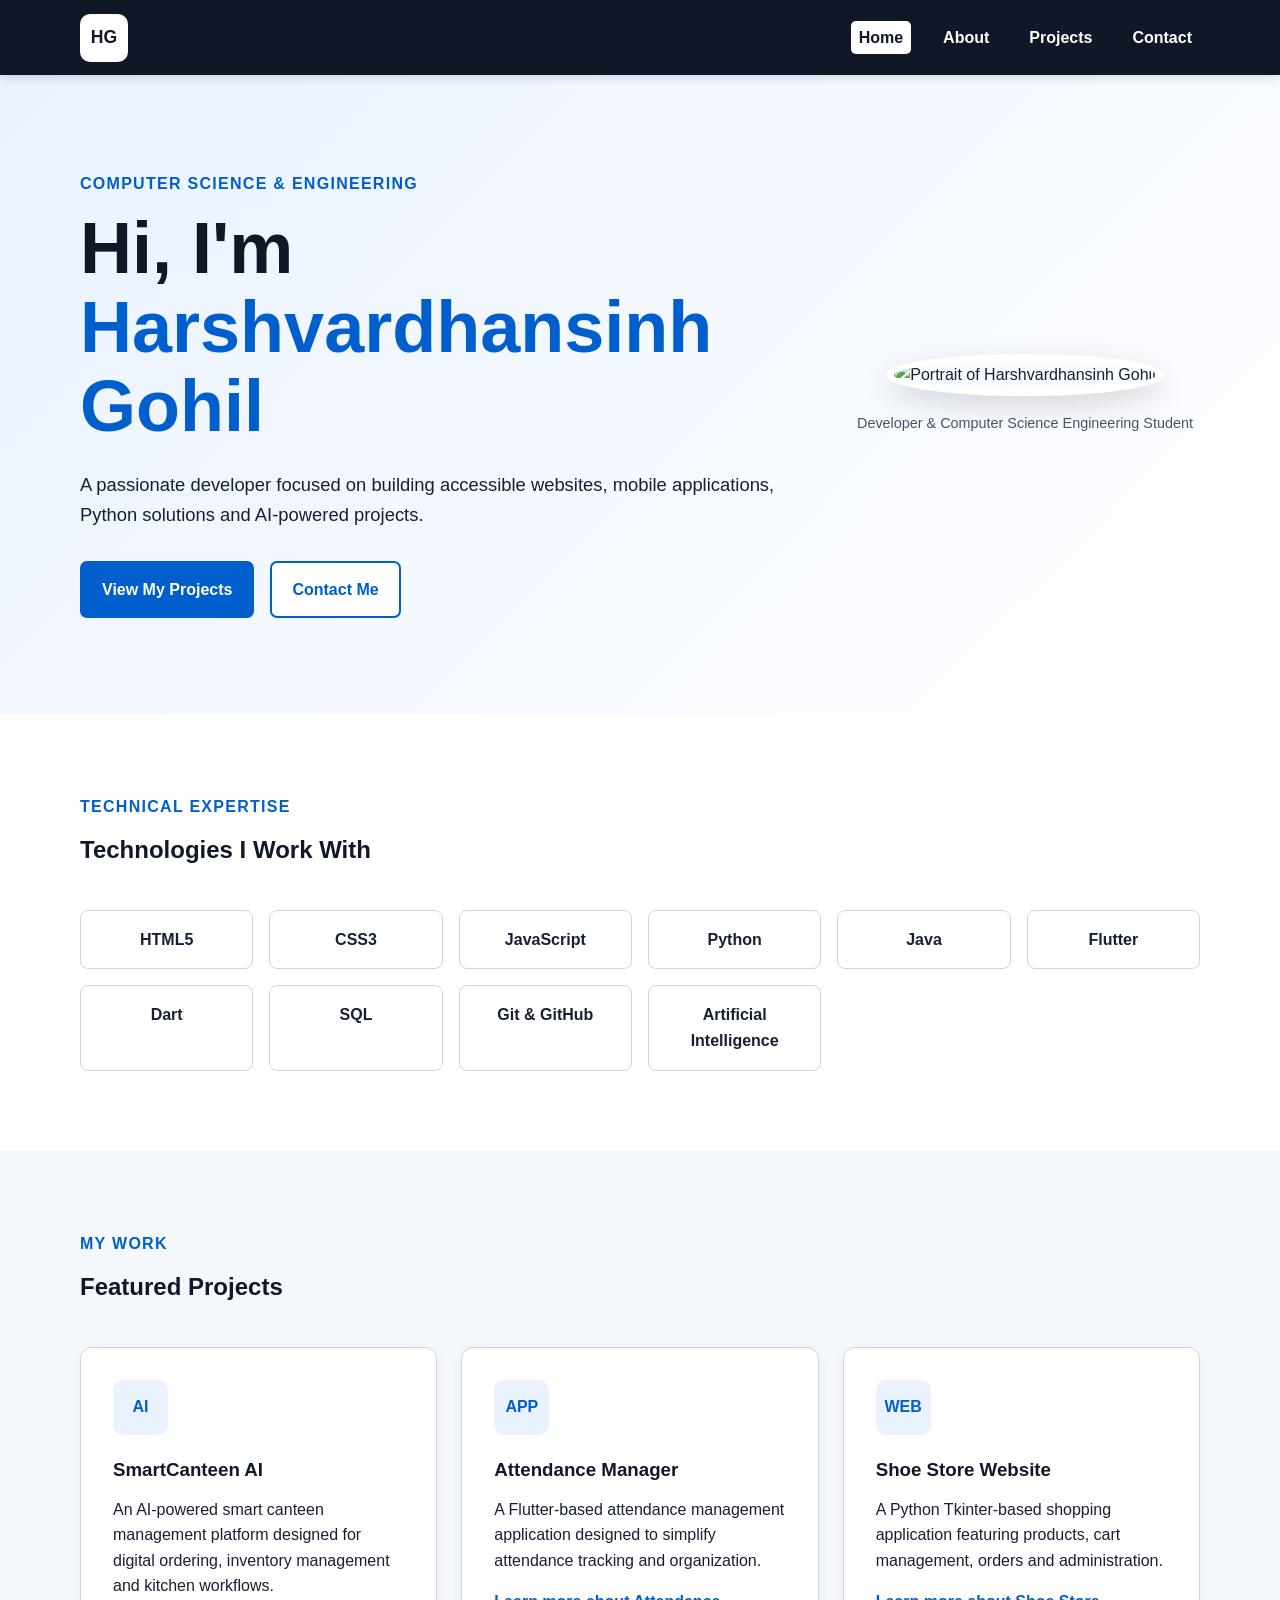
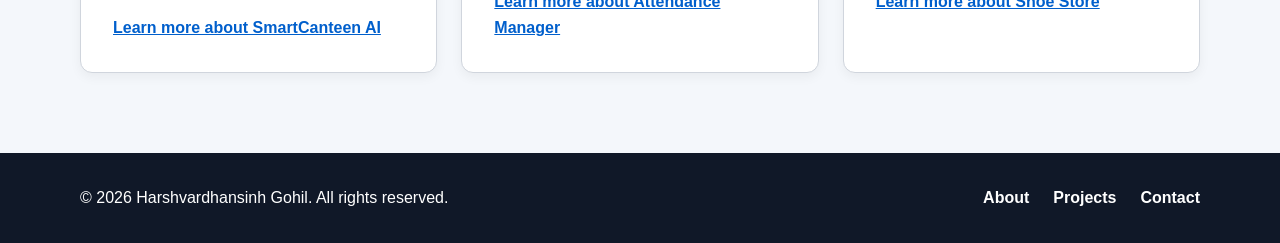
==== index.html @ 9d80fd08 "Add files via upload" ====
<!DOCTYPE html>
<html lang="en">
<head>
    <meta charset="UTF-8">

    <meta name="viewport"
          content="width=device-width, initial-scale=1.0">

    <meta name="description"
          content="Harshvardhansinh Gohil - Computer Science Engineering student and developer portfolio showcasing web, mobile, Python and AI projects.">

    <meta name="keywords"
          content="Harshvardhansinh Gohil, portfolio, computer science, web developer, Python developer, Flutter, AI">

    <meta name="author"
          content="Harshvardhansinh Gohil">

    <meta name="robots"
          content="index, follow">

    <meta name="theme-color"
          content="#0f172a">

    <meta property="og:title"
          content="Harshvardhansinh Gohil | Developer Portfolio">

    <meta property="og:description"
          content="Explore my projects, technical skills and development journey.">

    <meta property="og:type"
          content="website">

    <title>Harshvardhansinh Gohil | Developer Portfolio</title>

    <link rel="stylesheet" href="style.css">
</head>

<body>

    <!-- Skip navigation for keyboard and screen-reader users -->
    <a class="skip-link" href="#main-content">
        Skip to main content
    </a>

    <header class="site-header">

        <div class="container header-container">

            <a class="logo"
               href="index.html"
               aria-label="Harshvardhansinh Gohil home">
                HG
            </a>

            <nav class="main-navigation"
                 aria-label="Primary navigation">

                <ul>
                    <li>
                        <a href="index.html"
                           aria-current="page">
                            Home
                        </a>
                    </li>

                    <li>
                        <a href="about.html">
                            About
                        </a>
                    </li>

                    <li>
                        <a href="projects.html">
                            Projects
                        </a>
                    </li>

                    <li>
                        <a href="contact.html">
                            Contact
                        </a>
                    </li>
                </ul>

            </nav>

        </div>

    </header>


    <main id="main-content">

        <!-- Hero Section -->
        <section class="hero"
                 aria-labelledby="hero-title">

            <div class="container hero-content">

                <div>

                    <p class="eyebrow">
                        Computer Science & Engineering
                    </p>

                    <h1 id="hero-title">
                        Hi, I'm
                        <span>Harshvardhansinh Gohil</span>
                    </h1>

                    <p class="hero-description">
                        A passionate developer focused on building
                        accessible websites, mobile applications,
                        Python solutions and AI-powered projects.
                    </p>

                    <div class="hero-buttons">

                        <a class="button primary-button"
                           href="projects.html">
                            View My Projects
                        </a>

                        <a class="button secondary-button"
                           href="contact.html">
                            Contact Me
                        </a>

                    </div>

                </div>

                <figure class="profile-image">

                    <img src="C:\Users\harsh\OneDrive\Desktop\Internship\profile.jpeg"
                         alt="Portrait of Harshvardhansinh Gohil"
                         width="400"
                         height="400">

                    <figcaption>
                        Developer & Computer Science Engineering Student
                    </figcaption>

                </figure>

            </div>

        </section>


        <!-- Skills -->
        <section class="section"
                 aria-labelledby="skills-title">

            <div class="container">

                <header class="section-header">

                    <p class="eyebrow">
                        Technical Expertise
                    </p>

                    <h2 id="skills-title">
                        Technologies I Work With
                    </h2>

                </header>

                <ul class="skills-list"
                    aria-label="Technical skills">

                    <li>HTML5</li>
                    <li>CSS3</li>
                    <li>JavaScript</li>
                    <li>Python</li>
                    <li>Java</li>
                    <li>Flutter</li>
                    <li>Dart</li>
                    <li>SQL</li>
                    <li>Git & GitHub</li>
                    <li>Artificial Intelligence</li>

                </ul>

            </div>

        </section>


        <!-- Featured Projects -->
        <section class="section section-alt"
                 aria-labelledby="featured-projects-title">

            <div class="container">

                <header class="section-header">

                    <p class="eyebrow">
                        My Work
                    </p>

                    <h2 id="featured-projects-title">
                        Featured Projects
                    </h2>

                </header>


                <div class="project-grid">

                    <article class="project-card">

                        <div class="project-icon"
                             aria-hidden="true">
                            AI
                        </div>

                        <h3>
                            SmartCanteen AI
                        </h3>

                        <p>
                            An AI-powered smart canteen management
                            platform designed for digital ordering,
                            inventory management and kitchen workflows.
                        </p>

                        <a href="projects.html#smartcanteen">
                            Learn more about SmartCanteen AI
                        </a>

                    </article>


                    <article class="project-card">

                        <div class="project-icon"
                             aria-hidden="true">
                            APP
                        </div>

                        <h3>
                            Attendance Manager
                        </h3>

                        <p>
                            A Flutter-based attendance management
                            application designed to simplify attendance
                            tracking and organization.
                        </p>

                        <a href="projects.html#attendance">
                            Learn more about Attendance Manager
                        </a>

                    </article>


                    <article class="project-card">

                        <div class="project-icon"
                             aria-hidden="true">
                            WEB
                        </div>

                        <h3>
                            Shoe Store Website
                        </h3>

                        <p>
                            A Python Tkinter-based shopping application
                            featuring products, cart management,
                            orders and administration.
                        </p>

                        <a href="projects.html#shoestore">
                            Learn more about Shoe Store
                        </a>

                    </article>

                </div>

            </div>

        </section>

    </main>


    <footer class="site-footer">

        <div class="container footer-content">

            <p>
                &copy; 2026 Harshvardhansinh Gohil.
                All rights reserved.
            </p>

            <nav aria-label="Footer navigation">

                <ul>
                    <li>
                        <a href="about.html">About</a>
                    </li>

                    <li>
                        <a href="projects.html">Projects</a>
                    </li>

                    <li>
                        <a href="contact.html">Contact</a>
                    </li>
                </ul>

            </nav>

        </div>

    </footer>

    <script src="script.js"></script>

</body>
</html>
---- style.css ----
/* ================================
   CSS RESET
================================ */

* {
    box-sizing: border-box;
    margin: 0;
    padding: 0;
}


html {
    scroll-behavior: smooth;
}


body {
    font-family:
        Arial,
        Helvetica,
        sans-serif;

    line-height: 1.6;

    background: #ffffff;

    color: #172033;
}


/* ================================
   ACCESSIBILITY
================================ */

.skip-link {
    position: absolute;

    left: 1rem;
    top: -100px;

    background: #000000;
    color: #ffffff;

    padding: 0.75rem 1rem;

    z-index: 9999;

    text-decoration: none;

    font-weight: 700;
}


.skip-link:focus {
    top: 1rem;
}


:focus-visible {
    outline: 4px solid #005fcc;
    outline-offset: 3px;
}


.visually-hidden {
    position: absolute;

    width: 1px;
    height: 1px;

    padding: 0;
    margin: -1px;

    overflow: hidden;

    clip: rect(0, 0, 0, 0);

    white-space: nowrap;

    border: 0;
}


/* ================================
   GLOBAL
================================ */

.container {
    width: min(1120px, 92%);

    margin-inline: auto;
}


.section {
    padding: 5rem 0;
}


.section-alt {
    background: #f4f7fb;
}


.section-header {
    margin-bottom: 2.5rem;
}


.section-header h2,
.page-hero h1 {
    color: #101828;
}


.eyebrow {
    color: #005fcc;

    font-weight: 700;

    text-transform: uppercase;

    letter-spacing: 0.08em;

    margin-bottom: 0.75rem;
}


p {
    max-width: 70ch;
}


a {
    color: #005fcc;

    font-weight: 600;
}


a:hover {
    text-decoration-thickness: 3px;
}


/* ================================
   HEADER
================================ */

.site-header {
    background: #101828;

    color: #ffffff;

    position: sticky;

    top: 0;

    z-index: 1000;

    box-shadow:
        0 2px 10px rgba(0, 0, 0, 0.15);
}


.header-container {
    min-height: 75px;

    display: flex;

    align-items: center;

    justify-content: space-between;

    gap: 2rem;
}


.logo {
    display: grid;

    place-items: center;

    width: 48px;
    height: 48px;

    border-radius: 10px;

    background: #ffffff;

    color: #101828;

    text-decoration: none;

    font-size: 1.1rem;

    font-weight: 900;
}


/* Navigation */

.main-navigation ul,
.footer-content ul {
    display: flex;

    list-style: none;

    gap: 1.5rem;

    align-items: center;
}


.main-navigation a {
    color: #ffffff;

    text-decoration: none;

    padding: 0.5rem;

    border-radius: 5px;
}


.main-navigation a:hover,
.main-navigation a[aria-current="page"] {
    background: #ffffff;

    color: #101828;
}


/* ================================
   HERO
================================ */

.hero {
    background:
        linear-gradient(
            135deg,
            #eaf2ff,
            #ffffff
        );

    padding: 6rem 0;
}


.hero-content {
    display: grid;

    grid-template-columns:
        1fr
        350px;

    gap: 4rem;

    align-items: center;
}


.hero h1 {
    font-size: clamp(2.3rem, 6vw, 4.5rem);

    line-height: 1.1;

    margin-bottom: 1.5rem;

    color: #101828;
}


.hero h1 span {
    display: block;

    color: #005fcc;
}


.hero-description {
    font-size: 1.15rem;

    margin-bottom: 2rem;
}


.hero-buttons {
    display: flex;

    flex-wrap: wrap;

    gap: 1rem;
}


/* ================================
   BUTTONS
================================ */

.button {
    display: inline-block;

    padding: 0.85rem 1.25rem;

    border-radius: 7px;

    text-decoration: none;

    border: 2px solid transparent;

    font-weight: 700;

    cursor: pointer;

    font-size: 1rem;
}


.primary-button {
    background: #005fcc;

    color: #ffffff;

    border-color: #005fcc;
}


.primary-button:hover {
    background: #004a9f;

    color: #ffffff;
}


.secondary-button {
    background: #ffffff;

    color: #005fcc;

    border-color: #005fcc;
}


.secondary-button:hover {
    background: #eaf2ff;
}


/* ================================
   PROFILE IMAGE
================================ */

.profile-image {
    text-align: center;
}


.profile-image img {
    width: 100%;

    max-width: 350px;

    aspect-ratio: 1 / 1;

    object-fit: cover;

    border-radius: 50%;

    border: 8px solid #ffffff;

    box-shadow:
        0 10px 30px rgba(0, 0, 0, 0.15);
}


.profile-image figcaption {
    margin-top: 1rem;

    font-size: 0.9rem;

    color: #475467;
}


/* ================================
   SKILLS
================================ */

.skills-list {
    list-style: none;

    display: grid;

    grid-template-columns:
        repeat(
            auto-fit,
            minmax(150px, 1fr)
        );

    gap: 1rem;
}


.skills-list li {
    background: #ffffff;

    border: 1px solid #d0d5dd;

    border-radius: 8px;

    padding: 1rem;

    text-align: center;

    font-weight: 700;
}


/* ================================
   PROJECTS
================================ */

.project-grid {
    display: grid;

    grid-template-columns:
        repeat(
            auto-fit,
            minmax(250px, 1fr)
        );

    gap: 1.5rem;
}


.project-card,
.info-card {
    background: #ffffff;

    border: 1px solid #d0d5dd;

    border-radius: 12px;

    padding: 2rem;

    box-shadow:
        0 4px 12px rgba(0, 0, 0, 0.05);
}


.project-card h3,
.info-card h3 {
    margin-bottom: 0.75rem;

    color: #101828;
}


.project-card p {
    margin-bottom: 1rem;
}


.project-icon {
    display: grid;

    place-items: center;

    width: 55px;
    height: 55px;

    margin-bottom: 1.25rem;

    border-radius: 10px;

    background: #eaf2ff;

    color: #005fcc;

    font-weight: 900;
}


/* ================================
   PAGE HERO
================================ */

.page-hero {
    padding: 5rem 0;

    background: #eaf2ff;
}


.page-hero h1 {
    font-size: clamp(2rem, 5vw, 3.5rem);

    margin-bottom: 1rem;
}


.content-narrow {
    max-width: 750px;
}


.content-narrow p {
    margin-bottom: 1.25rem;
}


/* ================================
   INFO GRID
================================ */

.info-grid {
    display: grid;

    grid-template-columns:
        repeat(
            auto-fit,
            minmax(220px, 1fr)
        );

    gap: 1.5rem;
}


/* ================================
   PROJECT DETAIL
================================ */

.project-list {
    display: grid;

    gap: 2rem;
}


.project-detail {
    display: grid;

    grid-template-columns: 100px 1fr;

    gap: 2rem;

    padding: 2rem;

    border: 1px solid #d0d5dd;

    border-radius: 12px;

    background: #ffffff;
}


.project-detail h3 {
    font-size: 1.7rem;

    margin-bottom: 0.75rem;
}


.project-detail h4 {
    margin-top: 1.5rem;

    margin-bottom: 0.5rem;
}


.project-detail ul {
    padding-left: 1.5rem;
}


.project-number {
    font-size: 2rem;

    font-weight: 900;

    color: #005fcc;
}


/* ================================
   CONTACT
================================ */

.contact-layout {
    display: grid;

    grid-template-columns:
        300px
        1fr;

    gap: 4rem;

    align-items: start;
}


.contact-information {
    background: #101828;

    color: #ffffff;

    padding: 2rem;

    border-radius: 12px;
}


.contact-information h2 {
    margin-bottom: 1.5rem;
}


.contact-information a {
    color: #ffffff;
}


address {
    font-style: normal;
}


.contact-information p {
    margin-bottom: 1.5rem;
}


.contact-form-wrapper {
    max-width: 700px;
}


.contact-form-wrapper h2 {
    margin-bottom: 0.5rem;
}


.contact-form-wrapper > p {
    margin-bottom: 2rem;
}


.form-group {
    margin-bottom: 1.5rem;
}


.form-group label {
    display: block;

    margin-bottom: 0.5rem;

    font-weight: 700;

    color: #101828;
}


.form-group input:not([type="checkbox"]),
.form-group textarea {
    width: 100%;

    padding: 0.85rem;

    border: 2px solid #667085;

    border-radius: 7px;

    background: #ffffff;

    color: #101828;

    font: inherit;
}


.form-group input:not([type="checkbox"]):focus,
.form-group textarea:focus {
    border-color: #005fcc;

    outline: 3px solid #b8d7ff;
}


.form-group small {
    display: block;

    margin-top: 0.35rem;

    color: #475467;
}


.checkbox-group {
    display: grid;

    grid-template-columns: auto 1fr;

    gap: 0.75rem;

    align-items: start;
}


.checkbox-group input {
    width: 20px;

    height: 20px;

    margin-top: 3px;
}


.form-status {
    margin-top: 1rem;

    font-weight: 700;
}


/* ================================
   FOOTER
================================ */

.site-footer {
    background: #101828;

    color: #ffffff;

    padding: 2rem 0;
}


.footer-content {
    display: flex;

    justify-content: space-between;

    align-items: center;

    gap: 1rem;
}


.footer-content a {
    color: #ffffff;

    text-decoration: none;
}


/* ================================
   RESPONSIVE DESIGN
================================ */

@media (max-width: 800px) {

    .header-container {
        flex-direction: column;

        padding: 1rem 0;
    }


    .main-navigation ul {
        flex-wrap: wrap;

        justify-content: center;
    }


    .hero-content {
        grid-template-columns: 1fr;

        text-align: center;
    }


    .hero-description {
        margin-inline: auto;
    }


    .hero-buttons {
        justify-content: center;
    }


    .profile-image {
        order: -1;
    }


    .contact-layout {
        grid-template-columns: 1fr;
    }


    .project-detail {
        grid-template-columns: 1fr;
    }


    .footer-content {
        flex-direction: column;

        text-align: center;
    }

}


@media (max-width: 500px) {

    .section {
        padding: 3.5rem 0;
    }


    .hero {
        padding: 4rem 0;
    }


    .main-navigation ul {
        gap: 0.5rem;
    }


    .main-navigation a {
        padding: 0.4rem;
    }

}


/* ================================
   REDUCED MOTION
================================ */

@media (prefers-reduced-motion: reduce) {

    html {
        scroll-behavior: auto;
    }

    *,
    *::before,
    *::after {
        animation-duration: 0.01ms !important;

        animation-iteration-count: 1 !important;

        transition-duration: 0.01ms !important;

        scroll-behavior: auto !important;
    }

}
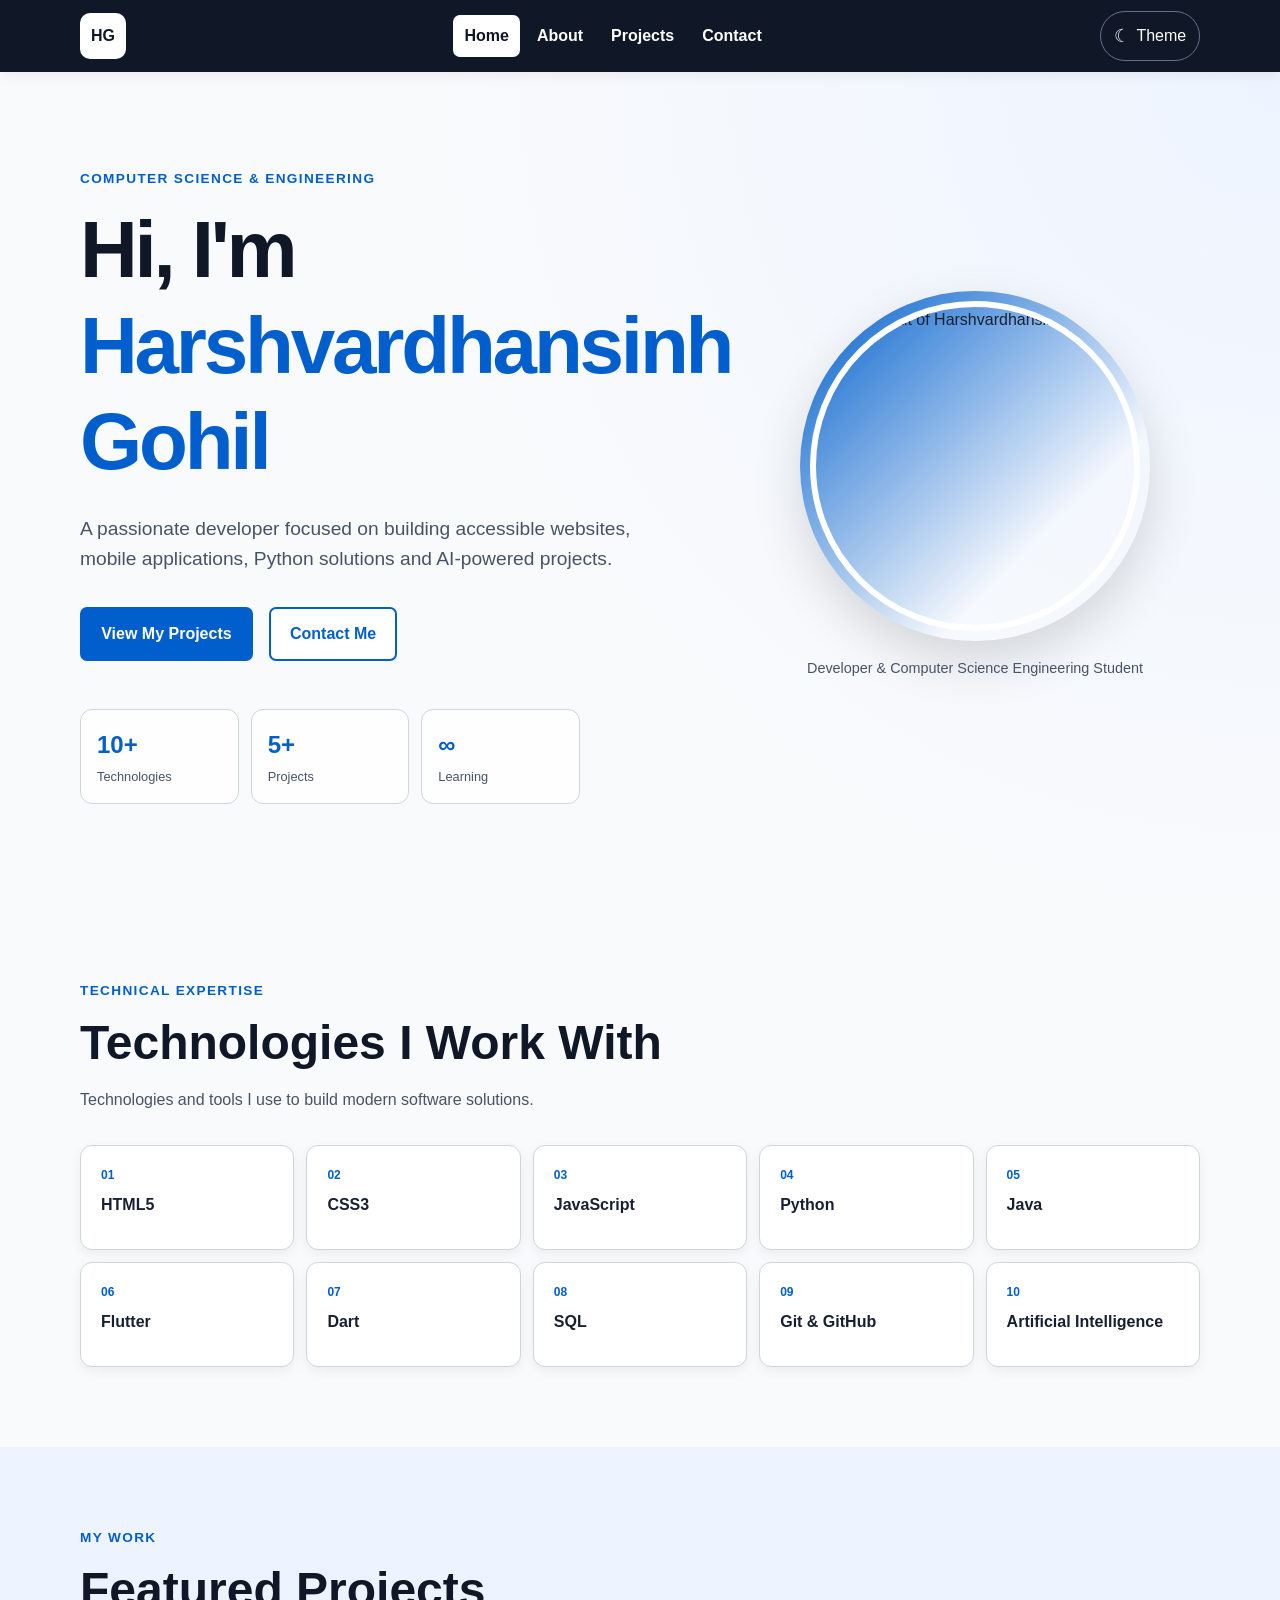
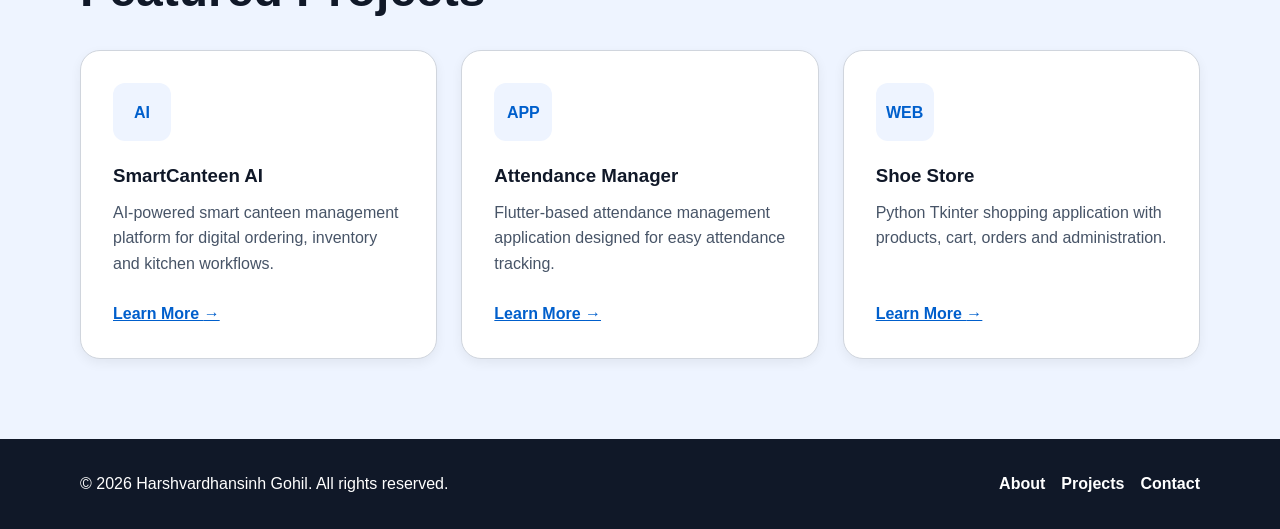
==== commit 64f48392: "Add files via upload Update portfolio Task 2" ====
--- a/index.html
+++ b/index.html
@@ -1,16 +1,21 @@
 <!DOCTYPE html>
 <html lang="en">
+
 <head>
+
+    <!-- Basic document information -->
     <meta charset="UTF-8">
 
+    <!-- Responsive viewport -->
     <meta name="viewport"
           content="width=device-width, initial-scale=1.0">
 
+    <!-- SEO -->
     <meta name="description"
           content="Harshvardhansinh Gohil - Computer Science Engineering student and developer portfolio showcasing web, mobile, Python and AI projects.">
 
     <meta name="keywords"
-          content="Harshvardhansinh Gohil, portfolio, computer science, web developer, Python developer, Flutter, AI">
+          content="Harshvardhansinh Gohil, portfolio, web developer, Python developer, Flutter, AI, software developer">
 
     <meta name="author"
           content="Harshvardhansinh Gohil">
@@ -18,9 +23,11 @@
     <meta name="robots"
           content="index, follow">
 
+    <!-- Theme color -->
     <meta name="theme-color"
-          content="#0f172a">
-
+          content="#f8fafc">
+
+    <!-- Open Graph -->
     <meta property="og:title"
           content="Harshvardhansinh Gohil | Developer Portfolio">
 
@@ -30,38 +37,649 @@
     <meta property="og:type"
           content="website">
 
-    <title>Harshvardhansinh Gohil | Developer Portfolio</title>
-
-    <link rel="stylesheet" href="style.css">
+
+    <title>
+        Harshvardhansinh Gohil | Developer Portfolio
+    </title>
+
+
+    <!-- Main stylesheet -->
+    <link rel="stylesheet"
+          href="style.css">
+
 </head>
 
+
 <body>
 
-    <!-- Skip navigation for keyboard and screen-reader users -->
-    <a class="skip-link" href="#main-content">
+    <!-- Keyboard accessibility -->
+    <a class="skip-link"
+       href="#main-content">
+
         Skip to main content
+
     </a>
 
+
+    <!-- =========================
+         HEADER
+    ========================== -->
+
     <header class="site-header">
 
         <div class="container header-container">
+
+
+            <!-- Logo -->
 
             <a class="logo"
                href="index.html"
                aria-label="Harshvardhansinh Gohil home">
+
                 HG
+
             </a>
+
+
+            <!-- Navigation -->
 
             <nav class="main-navigation"
                  aria-label="Primary navigation">
 
                 <ul>
+
                     <li>
                         <a href="index.html"
                            aria-current="page">
+
                             Home
-                        </a>
-                    </li>
+
+                        </a>
+                    </li>
+
+                    <li>
+                        <a href="about.html">
+
+                            About
+
+                        </a>
+                    </li>
+
+                    <li>
+                        <a href="projects.html">
+
+                            Projects
+
+                        </a>
+                    </li>
+
+                    <li>
+                        <a href="contact.html">
+
+                            Contact
+
+                        </a>
+                    </li>
+
+                </ul>
+
+            </nav>
+
+
+            <!-- Theme Toggle -->
+
+            <button
+                class="theme-toggle"
+                type="button"
+                id="theme-toggle"
+                aria-label="Switch to dark mode">
+
+                <span
+                    id="theme-icon"
+                    aria-hidden="true">
+
+                    ☾
+
+                </span>
+
+                <span class="theme-text">
+
+                    Theme
+
+                </span>
+
+            </button>
+
+
+        </div>
+
+    </header>
+
+
+
+    <!-- =========================
+         MAIN
+    ========================== -->
+
+    <main id="main-content">
+
+
+        <!-- HERO -->
+
+        <section class="hero"
+                 aria-labelledby="hero-title">
+
+            <div class="container hero-grid">
+
+
+                <!-- Hero Text -->
+
+                <div class="hero-content">
+
+                    <p class="eyebrow">
+
+                        Computer Science & Engineering
+
+                    </p>
+
+
+                    <h1 id="hero-title">
+
+                        Hi, I'm
+
+                        <span>
+                            Harshvardhansinh Gohil
+                        </span>
+
+                    </h1>
+
+
+                    <p class="hero-description">
+
+                        A passionate developer focused on building
+                        accessible websites, mobile applications,
+                        Python solutions and AI-powered projects.
+
+                    </p>
+
+
+                    <div class="hero-buttons">
+
+                        <a class="button primary-button"
+                           href="projects.html">
+
+                            View My Projects
+
+                        </a>
+
+
+                        <a class="button secondary-button"
+                           href="contact.html">
+
+                            Contact Me
+
+                        </a>
+
+                    </div>
+
+
+                    <!-- Quick Stats -->
+
+                    <div class="hero-stats"
+                         aria-label="Portfolio statistics">
+
+                        <div class="stat">
+
+                            <strong>
+                                10+
+                            </strong>
+
+                            <span>
+                                Technologies
+                            </span>
+
+                        </div>
+
+
+                        <div class="stat">
+
+                            <strong>
+                                5+
+                            </strong>
+
+                            <span>
+                                Projects
+                            </span>
+
+                        </div>
+
+
+                        <div class="stat">
+
+                            <strong>
+                                ∞
+                            </strong>
+
+                            <span>
+                                Learning
+                            </span>
+
+                        </div>
+
+                    </div>
+
+                </div>
+
+
+                <!-- Profile -->
+
+                <figure class="profile-image">
+
+                    <div class="profile-ring">
+
+                        <img
+                            src="C:/Users/harsh/OneDrive/Desktop/Internship/Images/profile.jpeg"
+                            alt="Portrait of Harshvardhansinh Gohil"
+                            width="400"
+                            height="400">
+
+                    </div>
+
+
+                    <figcaption>
+
+                        Developer & Computer Science Engineering Student
+
+                    </figcaption>
+
+                </figure>
+
+
+            </div>
+
+        </section>
+
+
+
+        <!-- =========================
+             SKILLS
+        ========================== -->
+
+        <section class="section"
+                 aria-labelledby="skills-title">
+
+            <div class="container">
+
+
+                <header class="section-header">
+
+                    <p class="eyebrow">
+
+                        Technical Expertise
+
+                    </p>
+
+
+                    <h2 id="skills-title">
+
+                        Technologies I Work With
+
+                    </h2>
+
+
+                    <p>
+
+                        Technologies and tools I use to build
+                        modern software solutions.
+
+                    </p>
+
+                </header>
+
+
+                <ul class="skills-grid"
+                    aria-label="Technical skills">
+
+
+                    <li class="skill-card">
+
+                        <span
+                            class="skill-number"
+                            aria-hidden="true">
+
+                            01
+
+                        </span>
+
+                        HTML5
+
+                    </li>
+
+
+                    <li class="skill-card">
+
+                        <span
+                            class="skill-number"
+                            aria-hidden="true">
+
+                            02
+
+                        </span>
+
+                        CSS3
+
+                    </li>
+
+
+                    <li class="skill-card">
+
+                        <span
+                            class="skill-number"
+                            aria-hidden="true">
+
+                            03
+
+                        </span>
+
+                        JavaScript
+
+                    </li>
+
+
+                    <li class="skill-card">
+
+                        <span
+                            class="skill-number"
+                            aria-hidden="true">
+
+                            04
+
+                        </span>
+
+                        Python
+
+                    </li>
+
+
+                    <li class="skill-card">
+
+                        <span
+                            class="skill-number"
+                            aria-hidden="true">
+
+                            05
+
+                        </span>
+
+                        Java
+
+                    </li>
+
+
+                    <li class="skill-card">
+
+                        <span
+                            class="skill-number"
+                            aria-hidden="true">
+
+                            06
+
+                        </span>
+
+                        Flutter
+
+                    </li>
+
+
+                    <li class="skill-card">
+
+                        <span
+                            class="skill-number"
+                            aria-hidden="true">
+
+                            07
+
+                        </span>
+
+                        Dart
+
+                    </li>
+
+
+                    <li class="skill-card">
+
+                        <span
+                            class="skill-number"
+                            aria-hidden="true">
+
+                            08
+
+                        </span>
+
+                        SQL
+
+                    </li>
+
+
+                    <li class="skill-card">
+
+                        <span
+                            class="skill-number"
+                            aria-hidden="true">
+
+                            09
+
+                        </span>
+
+                        Git & GitHub
+
+                    </li>
+
+
+                    <li class="skill-card">
+
+                        <span
+                            class="skill-number"
+                            aria-hidden="true">
+
+                            10
+
+                        </span>
+
+                        Artificial Intelligence
+
+                    </li>
+
+
+                </ul>
+
+            </div>
+
+        </section>
+
+
+
+        <!-- =========================
+             FEATURED PROJECTS
+        ========================== -->
+
+        <section class="section section-alt"
+                 aria-labelledby="featured-projects-title">
+
+            <div class="container">
+
+
+                <header class="section-header">
+
+                    <p class="eyebrow">
+
+                        My Work
+
+                    </p>
+
+
+                    <h2 id="featured-projects-title">
+
+                        Featured Projects
+
+                    </h2>
+
+                </header>
+
+
+                <div class="project-grid">
+
+
+                    <article class="project-card">
+
+                        <div class="project-icon"
+                             aria-hidden="true">
+
+                            AI
+
+                        </div>
+
+
+                        <h3>
+
+                            SmartCanteen AI
+
+                        </h3>
+
+
+                        <p>
+
+                            AI-powered smart canteen management
+                            platform for digital ordering,
+                            inventory and kitchen workflows.
+
+                        </p>
+
+
+                        <a href="projects.html#smartcanteen">
+
+                            Learn More
+
+                            <span aria-hidden="true">
+                                →
+                            </span>
+
+                        </a>
+
+                    </article>
+
+
+
+                    <article class="project-card">
+
+                        <div class="project-icon"
+                             aria-hidden="true">
+
+                            APP
+
+                        </div>
+
+
+                        <h3>
+
+                            Attendance Manager
+
+                        </h3>
+
+
+                        <p>
+
+                            Flutter-based attendance management
+                            application designed for easy
+                            attendance tracking.
+
+                        </p>
+
+
+                        <a href="projects.html#attendance">
+
+                            Learn More
+
+                            <span aria-hidden="true">
+                                →
+                            </span>
+
+                        </a>
+
+                    </article>
+
+
+
+                    <article class="project-card">
+
+                        <div class="project-icon"
+                             aria-hidden="true">
+
+                            WEB
+
+                        </div>
+
+
+                        <h3>
+
+                            Shoe Store
+
+                        </h3>
+
+
+                        <p>
+
+                            Python Tkinter shopping application
+                            with products, cart, orders and
+                            administration.
+
+                        </p>
+
+
+                        <a href="projects.html#shoestore">
+
+                            Learn More
+
+                            <span aria-hidden="true">
+                                →
+                            </span>
+
+                        </a>
+
+                    </article>
+
+
+                </div>
+
+            </div>
+
+        </section>
+
+    </main>
+
+
+
+    <!-- =========================
+         FOOTER
+    ========================== -->
+
+    <footer class="site-footer">
+
+        <div class="container footer-content">
+
+
+            <p>
+
+                &copy; 2026
+                Harshvardhansinh Gohil.
+                All rights reserved.
+
+            </p>
+
+
+            <nav aria-label="Footer navigation">
+
+                <ul>
 
                     <li>
                         <a href="about.html">
@@ -80,246 +698,22 @@
                             Contact
                         </a>
                     </li>
+
                 </ul>
 
             </nav>
 
+
         </div>
 
-    </header>
-
-
-    <main id="main-content">
-
-        <!-- Hero Section -->
-        <section class="hero"
-                 aria-labelledby="hero-title">
-
-            <div class="container hero-content">
-
-                <div>
-
-                    <p class="eyebrow">
-                        Computer Science & Engineering
-                    </p>
-
-                    <h1 id="hero-title">
-                        Hi, I'm
-                        <span>Harshvardhansinh Gohil</span>
-                    </h1>
-
-                    <p class="hero-description">
-                        A passionate developer focused on building
-                        accessible websites, mobile applications,
-                        Python solutions and AI-powered projects.
-                    </p>
-
-                    <div class="hero-buttons">
-
-                        <a class="button primary-button"
-                           href="projects.html">
-                            View My Projects
-                        </a>
-
-                        <a class="button secondary-button"
-                           href="contact.html">
-                            Contact Me
-                        </a>
-
-                    </div>
-
-                </div>
-
-                <figure class="profile-image">
-
-                    <img src="C:\Users\harsh\OneDrive\Desktop\Internship\profile.jpeg"
-                         alt="Portrait of Harshvardhansinh Gohil"
-                         width="400"
-                         height="400">
-
-                    <figcaption>
-                        Developer & Computer Science Engineering Student
-                    </figcaption>
-
-                </figure>
-
-            </div>
-
-        </section>
-
-
-        <!-- Skills -->
-        <section class="section"
-                 aria-labelledby="skills-title">
-
-            <div class="container">
-
-                <header class="section-header">
-
-                    <p class="eyebrow">
-                        Technical Expertise
-                    </p>
-
-                    <h2 id="skills-title">
-                        Technologies I Work With
-                    </h2>
-
-                </header>
-
-                <ul class="skills-list"
-                    aria-label="Technical skills">
-
-                    <li>HTML5</li>
-                    <li>CSS3</li>
-                    <li>JavaScript</li>
-                    <li>Python</li>
-                    <li>Java</li>
-                    <li>Flutter</li>
-                    <li>Dart</li>
-                    <li>SQL</li>
-                    <li>Git & GitHub</li>
-                    <li>Artificial Intelligence</li>
-
-                </ul>
-
-            </div>
-
-        </section>
-
-
-        <!-- Featured Projects -->
-        <section class="section section-alt"
-                 aria-labelledby="featured-projects-title">
-
-            <div class="container">
-
-                <header class="section-header">
-
-                    <p class="eyebrow">
-                        My Work
-                    </p>
-
-                    <h2 id="featured-projects-title">
-                        Featured Projects
-                    </h2>
-
-                </header>
-
-
-                <div class="project-grid">
-
-                    <article class="project-card">
-
-                        <div class="project-icon"
-                             aria-hidden="true">
-                            AI
-                        </div>
-
-                        <h3>
-                            SmartCanteen AI
-                        </h3>
-
-                        <p>
-                            An AI-powered smart canteen management
-                            platform designed for digital ordering,
-                            inventory management and kitchen workflows.
-                        </p>
-
-                        <a href="projects.html#smartcanteen">
-                            Learn more about SmartCanteen AI
-                        </a>
-
-                    </article>
-
-
-                    <article class="project-card">
-
-                        <div class="project-icon"
-                             aria-hidden="true">
-                            APP
-                        </div>
-
-                        <h3>
-                            Attendance Manager
-                        </h3>
-
-                        <p>
-                            A Flutter-based attendance management
-                            application designed to simplify attendance
-                            tracking and organization.
-                        </p>
-
-                        <a href="projects.html#attendance">
-                            Learn more about Attendance Manager
-                        </a>
-
-                    </article>
-
-
-                    <article class="project-card">
-
-                        <div class="project-icon"
-                             aria-hidden="true">
-                            WEB
-                        </div>
-
-                        <h3>
-                            Shoe Store Website
-                        </h3>
-
-                        <p>
-                            A Python Tkinter-based shopping application
-                            featuring products, cart management,
-                            orders and administration.
-                        </p>
-
-                        <a href="projects.html#shoestore">
-                            Learn more about Shoe Store
-                        </a>
-
-                    </article>
-
-                </div>
-
-            </div>
-
-        </section>
-
-    </main>
-
-
-    <footer class="site-footer">
-
-        <div class="container footer-content">
-
-            <p>
-                &copy; 2026 Harshvardhansinh Gohil.
-                All rights reserved.
-            </p>
-
-            <nav aria-label="Footer navigation">
-
-                <ul>
-                    <li>
-                        <a href="about.html">About</a>
-                    </li>
-
-                    <li>
-                        <a href="projects.html">Projects</a>
-                    </li>
-
-                    <li>
-                        <a href="contact.html">Contact</a>
-                    </li>
-                </ul>
-
-            </nav>
-
-        </div>
-
     </footer>
 
+
+
+    <!-- JavaScript -->
+
     <script src="script.js"></script>
 
 </body>
+
 </html>
--- a/style.css
+++ b/style.css
@@ -1,865 +1,1763 @@
-/* ================================
-   CSS RESET
-================================ */
-
-* {
-    box-sizing: border-box;
-    margin: 0;
-    padding: 0;
-}
-
-
-html {
-    scroll-behavior: smooth;
-}
-
-
-body {
-    font-family:
+/* =========================================================
+   ADVANCED CSS3 & RESPONSIVE ARCHITECTURE
+   Internship Task 2
+========================================================= */
+
+
+/* =========================================================
+   1. CSS CUSTOM PROPERTIES
+========================================================= */
+
+:root {
+
+    /* Colors */
+
+    --color-primary: #005fcc;
+    --color-primary-dark: #004a9f;
+
+    --color-background: #f8fafc;
+    --color-surface: #ffffff;
+    --color-surface-alt: #eef4ff;
+
+    --color-text: #172033;
+    --color-heading: #101828;
+    --color-muted: #475467;
+
+    --color-border: #d0d5dd;
+
+    --color-header: #101828;
+    --color-header-text: #ffffff;
+
+    --color-focus: #005fcc;
+
+
+    /* Shadows */
+
+    --shadow-small:
+        0 4px 12px rgba(0, 0, 0, 0.06);
+
+    --shadow-medium:
+        0 10px 30px rgba(0, 0, 0, 0.10);
+
+    --shadow-large:
+        0 20px 50px rgba(0, 0, 0, 0.14);
+
+
+    /* Radius */
+
+    --radius-small: 7px;
+    --radius-medium: 12px;
+    --radius-large: 20px;
+
+
+    /* Spacing */
+
+    --space-1: 0.5rem;
+    --space-2: 1rem;
+    --space-3: 1.5rem;
+    --space-4: 2rem;
+    --space-5: 3rem;
+    --space-6: 5rem;
+
+
+    /* Container */
+
+    --container-width: 1120px;
+
+
+    /* Typography */
+
+    --font-main:
+        Inter,
         Arial,
         Helvetica,
         sans-serif;
 
+}
+
+
+/* =========================================================
+   2. DARK THEME
+========================================================= */
+
+[data-theme="dark"] {
+
+    --color-background: #0b1120;
+
+    --color-surface: #111827;
+
+    --color-surface-alt: #172033;
+
+    --color-text: #e5e7eb;
+
+    --color-heading: #f9fafb;
+
+    --color-muted: #c0c8d6;
+
+    --color-border: #344054;
+
+    --color-primary: #65a7ff;
+
+    --color-primary-dark: #8bbcff;
+
+    --color-header: #050b16;
+
+    --color-header-text: #ffffff;
+
+    --color-focus: #65a7ff;
+
+}
+
+
+/* =========================================================
+   3. CSS RESET
+========================================================= */
+
+*,
+*::before,
+*::after {
+
+    box-sizing: border-box;
+
+}
+
+
+html {
+
+    scroll-behavior: smooth;
+
+}
+
+
+body {
+
+    margin: 0;
+
+    min-height: 100vh;
+
+    font-family: var(--font-main);
+
     line-height: 1.6;
 
+    background: var(--color-background);
+
+    color: var(--color-text);
+
+    transition:
+        background-color 0.25s ease,
+        color 0.25s ease;
+
+}
+
+
+img {
+
+    display: block;
+
+    max-width: 100%;
+
+}
+
+
+button,
+input,
+textarea {
+
+    font: inherit;
+
+}
+
+
+button {
+
+    cursor: pointer;
+
+}
+
+
+a {
+
+    color: var(--color-primary);
+
+    font-weight: 600;
+
+}
+
+
+a:hover {
+
+    text-decoration-thickness: 3px;
+
+}
+
+
+h1,
+h2,
+h3,
+h4 {
+
+    color: var(--color-heading);
+
+    line-height: 1.2;
+
+}
+
+
+p {
+
+    max-width: 70ch;
+
+}
+
+
+/* =========================================================
+   4. ACCESSIBILITY
+========================================================= */
+
+.skip-link {
+
+    position: absolute;
+
+    left: 1rem;
+
+    top: -100px;
+
+    z-index: 9999;
+
+    padding: 0.75rem 1rem;
+
+    background: #000000;
+
+    color: #ffffff;
+
+    text-decoration: none;
+
+    font-weight: 700;
+
+    border-radius: var(--radius-small);
+
+}
+
+
+.skip-link:focus {
+
+    top: 1rem;
+
+}
+
+
+:focus-visible {
+
+    outline:
+        4px solid var(--color-focus);
+
+    outline-offset: 3px;
+
+}
+
+
+.visually-hidden {
+
+    position: absolute;
+
+    width: 1px;
+
+    height: 1px;
+
+    padding: 0;
+
+    margin: -1px;
+
+    overflow: hidden;
+
+    clip: rect(0, 0, 0, 0);
+
+    white-space: nowrap;
+
+    border: 0;
+
+}
+
+
+/* =========================================================
+   5. CONTAINER
+========================================================= */
+
+.container {
+
+    width: min(
+        calc(100% - 2rem),
+        var(--container-width)
+    );
+
+    margin-inline: auto;
+
+}
+
+
+/* =========================================================
+   6. HEADER
+   FLEXBOX ARCHITECTURE
+========================================================= */
+
+.site-header {
+
+    position: sticky;
+
+    top: 0;
+
+    z-index: 1000;
+
+    background: var(--color-header);
+
+    color: var(--color-header-text);
+
+    box-shadow: var(--shadow-small);
+
+}
+
+
+.header-container {
+
+    min-height: 72px;
+
+    display: flex;
+
+    align-items: center;
+
+    justify-content: space-between;
+
+    gap: var(--space-2);
+
+}
+
+
+.logo {
+
+    display: flex;
+
+    align-items: center;
+
+    justify-content: center;
+
+    flex-shrink: 0;
+
+    width: 46px;
+
+    height: 46px;
+
+    border-radius: 10px;
+
     background: #ffffff;
 
-    color: #172033;
-}
-
-
-/* ================================
-   ACCESSIBILITY
-================================ */
-
-.skip-link {
-    position: absolute;
-
-    left: 1rem;
-    top: -100px;
-
-    background: #000000;
+    color: #101828;
+
+    text-decoration: none;
+
+    font-weight: 900;
+
+}
+
+
+.main-navigation {
+
+    flex: 1;
+
+}
+
+
+.main-navigation ul {
+
+    display: flex;
+
+    flex-wrap: wrap;
+
+    justify-content: center;
+
+    align-items: center;
+
+    gap: 0.35rem;
+
+    list-style: none;
+
+    margin: 0;
+
+    padding: 0;
+
+}
+
+
+.main-navigation a {
+
+    display: block;
+
+    padding: 0.5rem 0.7rem;
+
+    border-radius: var(--radius-small);
+
     color: #ffffff;
 
-    padding: 0.75rem 1rem;
-
-    z-index: 9999;
-
     text-decoration: none;
 
-    font-weight: 700;
-}
-
-
-.skip-link:focus {
-    top: 1rem;
-}
-
-
-:focus-visible {
-    outline: 4px solid #005fcc;
-    outline-offset: 3px;
-}
-
-
-.visually-hidden {
-    position: absolute;
-
-    width: 1px;
-    height: 1px;
-
-    padding: 0;
-    margin: -1px;
-
-    overflow: hidden;
-
-    clip: rect(0, 0, 0, 0);
-
-    white-space: nowrap;
-
-    border: 0;
-}
-
-
-/* ================================
-   GLOBAL
-================================ */
-
-.container {
-    width: min(1120px, 92%);
-
-    margin-inline: auto;
-}
-
-
-.section {
-    padding: 5rem 0;
-}
-
-
-.section-alt {
-    background: #f4f7fb;
-}
-
-
-.section-header {
-    margin-bottom: 2.5rem;
-}
-
-
-.section-header h2,
-.page-hero h1 {
-    color: #101828;
-}
-
-
-.eyebrow {
-    color: #005fcc;
-
-    font-weight: 700;
-
-    text-transform: uppercase;
-
-    letter-spacing: 0.08em;
-
-    margin-bottom: 0.75rem;
-}
-
-
-p {
-    max-width: 70ch;
-}
-
-
-a {
-    color: #005fcc;
-
-    font-weight: 600;
-}
-
-
-a:hover {
-    text-decoration-thickness: 3px;
-}
-
-
-/* ================================
-   HEADER
-================================ */
-
-.site-header {
-    background: #101828;
-
-    color: #ffffff;
-
-    position: sticky;
-
-    top: 0;
-
-    z-index: 1000;
-
-    box-shadow:
-        0 2px 10px rgba(0, 0, 0, 0.15);
-}
-
-
-.header-container {
-    min-height: 75px;
-
-    display: flex;
-
-    align-items: center;
-
-    justify-content: space-between;
-
-    gap: 2rem;
-}
-
-
-.logo {
-    display: grid;
-
-    place-items: center;
-
-    width: 48px;
-    height: 48px;
-
-    border-radius: 10px;
-
-    background: #ffffff;
-
-    color: #101828;
-
-    text-decoration: none;
-
-    font-size: 1.1rem;
-
-    font-weight: 900;
-}
-
-
-/* Navigation */
-
-.main-navigation ul,
-.footer-content ul {
-    display: flex;
-
-    list-style: none;
-
-    gap: 1.5rem;
-
-    align-items: center;
-}
-
-
-.main-navigation a {
-    color: #ffffff;
-
-    text-decoration: none;
-
-    padding: 0.5rem;
-
-    border-radius: 5px;
 }
 
 
 .main-navigation a:hover,
 .main-navigation a[aria-current="page"] {
+
     background: #ffffff;
 
     color: #101828;
-}
-
-
-/* ================================
-   HERO
-================================ */
+
+}
+
+
+/* =========================================================
+   7. THEME TOGGLE
+   FLEXBOX
+========================================================= */
+
+.theme-toggle {
+
+    display: flex;
+
+    align-items: center;
+
+    justify-content: center;
+
+    gap: 0.4rem;
+
+    flex-shrink: 0;
+
+    padding: 0.6rem 0.8rem;
+
+    border: 1px solid #667085;
+
+    border-radius: 50px;
+
+    background: transparent;
+
+    color: #ffffff;
+
+}
+
+
+.theme-toggle:hover {
+
+    background: rgba(255, 255, 255, 0.1);
+
+}
+
+
+#theme-icon {
+
+    font-size: 1.1rem;
+
+}
+
+
+/* =========================================================
+   8. HERO
+   CSS GRID
+========================================================= */
 
 .hero {
+
+    padding: 4rem 0;
+
+    background:
+        radial-gradient(
+            circle at top right,
+            var(--color-surface-alt),
+            var(--color-background) 55%
+        );
+
+}
+
+
+.hero-grid {
+
+    display: grid;
+
+    grid-template-columns: 1fr;
+
+    gap: var(--space-5);
+
+    align-items: center;
+
+}
+
+
+.hero-content {
+
+    min-width: 0;
+
+}
+
+
+.eyebrow {
+
+    margin: 0 0 0.75rem;
+
+    color: var(--color-primary);
+
+    font-size: 0.85rem;
+
+    font-weight: 800;
+
+    text-transform: uppercase;
+
+    letter-spacing: 0.1em;
+
+}
+
+
+.hero h1 {
+
+    margin: 0 0 var(--space-3);
+
+    font-size:
+        clamp(
+            2.4rem,
+            10vw,
+            5rem
+        );
+
+    letter-spacing: -0.04em;
+
+}
+
+
+.hero h1 span {
+
+    display: block;
+
+    color: var(--color-primary);
+
+}
+
+
+.hero-description {
+
+    margin-bottom: var(--space-4);
+
+    color: var(--color-muted);
+
+    font-size: clamp(
+        1rem,
+        2vw,
+        1.2rem
+    );
+
+}
+
+
+/* =========================================================
+   9. FLEXBOX BUTTONS
+========================================================= */
+
+.hero-buttons {
+
+    display: flex;
+
+    flex-wrap: wrap;
+
+    gap: var(--space-2);
+
+}
+
+
+.button {
+
+    display: inline-flex;
+
+    align-items: center;
+
+    justify-content: center;
+
+    min-height: 46px;
+
+    padding:
+        0.75rem
+        1.2rem;
+
+    border:
+        2px solid
+        transparent;
+
+    border-radius: var(--radius-small);
+
+    text-decoration: none;
+
+    font-weight: 800;
+
+    transition:
+        transform 0.2s ease,
+        background-color 0.2s ease;
+
+}
+
+
+.button:hover {
+
+    transform: translateY(-2px);
+
+}
+
+
+.primary-button {
+
+    background: var(--color-primary);
+
+    color: #ffffff;
+
+    border-color: var(--color-primary);
+
+}
+
+
+.primary-button:hover {
+
+    background: var(--color-primary-dark);
+
+    color: #ffffff;
+
+}
+
+
+.secondary-button {
+
+    background: var(--color-surface);
+
+    color: var(--color-primary);
+
+    border-color: var(--color-primary);
+
+}
+
+
+.secondary-button:hover {
+
+    background: var(--color-surface-alt);
+
+}
+
+
+/* =========================================================
+   10. HERO STATS
+   CSS GRID
+========================================================= */
+
+.hero-stats {
+
+    display: grid;
+
+    grid-template-columns:
+        repeat(3, 1fr);
+
+    gap: 0.75rem;
+
+    max-width: 500px;
+
+    margin-top: var(--space-5);
+
+}
+
+
+.stat {
+
+    display: flex;
+
+    flex-direction: column;
+
+    gap: 0.15rem;
+
+    padding: 1rem;
+
+    border:
+        1px solid
+        var(--color-border);
+
+    border-radius: var(--radius-medium);
+
+    background:
+        color-mix(
+            in srgb,
+            var(--color-surface) 90%,
+            transparent
+        );
+
+}
+
+
+.stat strong {
+
+    font-size: 1.5rem;
+
+    color: var(--color-primary);
+
+}
+
+
+.stat span {
+
+    font-size: 0.8rem;
+
+    color: var(--color-muted);
+
+}
+
+
+/* =========================================================
+   11. PROFILE IMAGE
+========================================================= */
+
+.profile-image {
+
+    margin: 0;
+
+    text-align: center;
+
+}
+
+
+.profile-ring {
+
+    width: min(
+        80vw,
+        350px
+    );
+
+    aspect-ratio: 1;
+
+    margin-inline: auto;
+
+    padding: 10px;
+
+    border-radius: 50%;
+
     background:
         linear-gradient(
             135deg,
-            #eaf2ff,
-            #ffffff
+            var(--color-primary),
+            transparent 70%
         );
 
-    padding: 6rem 0;
-}
-
-
-.hero-content {
-    display: grid;
-
-    grid-template-columns:
-        1fr
-        350px;
-
-    gap: 4rem;
-
-    align-items: center;
-}
-
-
-.hero h1 {
-    font-size: clamp(2.3rem, 6vw, 4.5rem);
-
-    line-height: 1.1;
-
-    margin-bottom: 1.5rem;
-
-    color: #101828;
-}
-
-
-.hero h1 span {
-    display: block;
-
-    color: #005fcc;
-}
-
-
-.hero-description {
-    font-size: 1.15rem;
-
-    margin-bottom: 2rem;
-}
-
-
-.hero-buttons {
-    display: flex;
-
-    flex-wrap: wrap;
-
-    gap: 1rem;
-}
-
-
-/* ================================
-   BUTTONS
-================================ */
-
-.button {
-    display: inline-block;
-
-    padding: 0.85rem 1.25rem;
-
-    border-radius: 7px;
-
-    text-decoration: none;
-
-    border: 2px solid transparent;
-
-    font-weight: 700;
-
-    cursor: pointer;
-
-    font-size: 1rem;
-}
-
-
-.primary-button {
-    background: #005fcc;
-
-    color: #ffffff;
-
-    border-color: #005fcc;
-}
-
-
-.primary-button:hover {
-    background: #004a9f;
-
-    color: #ffffff;
-}
-
-
-.secondary-button {
-    background: #ffffff;
-
-    color: #005fcc;
-
-    border-color: #005fcc;
-}
-
-
-.secondary-button:hover {
-    background: #eaf2ff;
-}
-
-
-/* ================================
-   PROFILE IMAGE
-================================ */
-
-.profile-image {
-    text-align: center;
-}
-
-
-.profile-image img {
+    box-shadow: var(--shadow-large);
+
+}
+
+
+.profile-ring img {
+
     width: 100%;
 
-    max-width: 350px;
-
-    aspect-ratio: 1 / 1;
+    height: 100%;
 
     object-fit: cover;
 
     border-radius: 50%;
 
-    border: 8px solid #ffffff;
-
-    box-shadow:
-        0 10px 30px rgba(0, 0, 0, 0.15);
+    border:
+        6px solid
+        var(--color-surface);
+
 }
 
 
 .profile-image figcaption {
+
     margin-top: 1rem;
 
+    color: var(--color-muted);
+
     font-size: 0.9rem;
 
-    color: #475467;
-}
-
-
-/* ================================
-   SKILLS
-================================ */
-
-.skills-list {
-    list-style: none;
+}
+
+
+/* =========================================================
+   12. SECTION
+========================================================= */
+
+.section {
+
+    padding:
+        4rem
+        0;
+
+}
+
+
+.section-alt {
+
+    background: var(--color-surface-alt);
+
+}
+
+
+.section-header {
+
+    margin-bottom: var(--space-4);
+
+}
+
+
+.section-header h2 {
+
+    margin: 0 0 0.75rem;
+
+    font-size:
+        clamp(
+            1.8rem,
+            5vw,
+            3rem
+        );
+
+}
+
+
+.section-header p:last-child {
+
+    color: var(--color-muted);
+
+}
+
+
+/* =========================================================
+   13. SKILLS
+   CSS GRID
+========================================================= */
+
+.skills-grid {
 
     display: grid;
 
     grid-template-columns:
         repeat(
-            auto-fit,
-            minmax(150px, 1fr)
+            2,
+            minmax(0, 1fr)
         );
 
-    gap: 1rem;
-}
-
-
-.skills-list li {
-    background: #ffffff;
-
-    border: 1px solid #d0d5dd;
-
-    border-radius: 8px;
-
-    padding: 1rem;
-
-    text-align: center;
-
-    font-weight: 700;
-}
-
-
-/* ================================
-   PROJECTS
-================================ */
+    gap: 0.75rem;
+
+    list-style: none;
+
+    padding: 0;
+
+    margin: 0;
+
+}
+
+
+.skill-card {
+
+    position: relative;
+
+    display: flex;
+
+    flex-direction: column;
+
+    gap: 0.4rem;
+
+    padding: 1.25rem;
+
+    min-height: 105px;
+
+    border:
+        1px solid
+        var(--color-border);
+
+    border-radius: var(--radius-medium);
+
+    background: var(--color-surface);
+
+    box-shadow: var(--shadow-small);
+
+    font-weight: 800;
+
+    transition:
+        transform 0.2s ease,
+        box-shadow 0.2s ease;
+
+}
+
+
+.skill-card:hover {
+
+    transform: translateY(-4px);
+
+    box-shadow: var(--shadow-medium);
+
+}
+
+
+.skill-number {
+
+    color: var(--color-primary);
+
+    font-size: 0.75rem;
+
+}
+
+
+/* =========================================================
+   14. PROJECT GRID
+   CSS GRID
+========================================================= */
 
 .project-grid {
+
     display: grid;
 
     grid-template-columns:
-        repeat(
-            auto-fit,
-            minmax(250px, 1fr)
+        1fr;
+
+    gap: var(--space-3);
+
+}
+
+
+.project-card {
+
+    display: flex;
+
+    flex-direction: column;
+
+    align-items: flex-start;
+
+    padding: var(--space-4);
+
+    border:
+        1px solid
+        var(--color-border);
+
+    border-radius: var(--radius-large);
+
+    background: var(--color-surface);
+
+    box-shadow: var(--shadow-small);
+
+    transition:
+        transform 0.25s ease,
+        box-shadow 0.25s ease;
+
+}
+
+
+.project-card:hover {
+
+    transform: translateY(-6px);
+
+    box-shadow: var(--shadow-medium);
+
+}
+
+
+.project-card h3 {
+
+    margin:
+        0
+        0
+        0.75rem;
+
+}
+
+
+.project-card p {
+
+    margin:
+        0
+        0
+        var(--space-3);
+
+    color: var(--color-muted);
+
+}
+
+
+.project-card a {
+
+    margin-top: auto;
+
+}
+
+
+.project-icon {
+
+    display: flex;
+
+    align-items: center;
+
+    justify-content: center;
+
+    width: 58px;
+
+    height: 58px;
+
+    margin-bottom: var(--space-3);
+
+    border-radius: var(--radius-medium);
+
+    background: var(--color-surface-alt);
+
+    color: var(--color-primary);
+
+    font-weight: 900;
+
+}
+
+
+/* =========================================================
+   15. PAGE HERO
+========================================================= */
+
+.page-hero {
+
+    padding:
+        4rem
+        0;
+
+    background:
+        linear-gradient(
+            135deg,
+            var(--color-surface-alt),
+            var(--color-background)
         );
 
-    gap: 1.5rem;
-}
-
-
-.project-card,
+}
+
+
+.page-hero h1 {
+
+    margin:
+        0
+        0
+        var(--space-2);
+
+    font-size:
+        clamp(
+            2.2rem,
+            8vw,
+            4rem
+        );
+
+}
+
+
+.page-hero p:last-child {
+
+    color: var(--color-muted);
+
+}
+
+
+/* =========================================================
+   16. ABOUT GRID
+========================================================= */
+
+.about-grid {
+
+    display: grid;
+
+    grid-template-columns:
+        1fr;
+
+    gap: var(--space-5);
+
+    align-items: center;
+
+}
+
+
+.about-content p {
+
+    margin-bottom: 1.25rem;
+
+}
+
+
+.about-highlight {
+
+    padding: var(--space-5);
+
+    border-radius: var(--radius-large);
+
+    background:
+        linear-gradient(
+            135deg,
+            var(--color-primary),
+            var(--color-primary-dark)
+        );
+
+    color: #ffffff;
+
+    box-shadow: var(--shadow-large);
+
+}
+
+
+.about-highlight h3 {
+
+    color: #ffffff;
+
+}
+
+
+.about-highlight p {
+
+    color: #ffffff;
+
+}
+
+
+.highlight-symbol {
+
+    display: block;
+
+    margin-bottom: var(--space-2);
+
+    font-size: 3rem;
+
+    font-weight: 900;
+
+}
+
+
+/* =========================================================
+   17. INFO GRID
+========================================================= */
+
+.info-grid {
+
+    display: grid;
+
+    grid-template-columns:
+        1fr;
+
+    gap: var(--space-3);
+
+}
+
+
 .info-card {
-    background: #ffffff;
-
-    border: 1px solid #d0d5dd;
-
-    border-radius: 12px;
-
-    padding: 2rem;
-
-    box-shadow:
-        0 4px 12px rgba(0, 0, 0, 0.05);
-}
-
-
-.project-card h3,
+
+    padding: var(--space-4);
+
+    border:
+        1px solid
+        var(--color-border);
+
+    border-radius: var(--radius-medium);
+
+    background: var(--color-surface);
+
+    box-shadow: var(--shadow-small);
+
+}
+
+
 .info-card h3 {
-    margin-bottom: 0.75rem;
-
-    color: #101828;
-}
-
-
-.project-card p {
-    margin-bottom: 1rem;
-}
-
-
-.project-icon {
+
+    margin:
+        0.5rem
+        0
+        0.75rem;
+
+}
+
+
+.info-card p {
+
+    color: var(--color-muted);
+
+}
+
+
+.card-label {
+
+    display: inline-block;
+
+    color: var(--color-primary);
+
+    font-size: 0.75rem;
+
+    font-weight: 900;
+
+    letter-spacing: 0.08em;
+
+}
+
+
+/* =========================================================
+   18. PROJECT DETAILS
+========================================================= */
+
+.project-list {
+
     display: grid;
 
-    place-items: center;
-
-    width: 55px;
-    height: 55px;
-
-    margin-bottom: 1.25rem;
-
-    border-radius: 10px;
-
-    background: #eaf2ff;
-
-    color: #005fcc;
+    gap: var(--space-4);
+
+}
+
+
+.project-detail {
+
+    display: grid;
+
+    grid-template-columns:
+        1fr;
+
+    gap: var(--space-3);
+
+    padding: var(--space-4);
+
+    border:
+        1px solid
+        var(--color-border);
+
+    border-radius: var(--radius-large);
+
+    background: var(--color-surface);
+
+    box-shadow: var(--shadow-small);
+
+}
+
+
+.project-number {
+
+    font-size: 2.5rem;
 
     font-weight: 900;
-}
-
-
-/* ================================
-   PAGE HERO
-================================ */
-
-.page-hero {
-    padding: 5rem 0;
-
-    background: #eaf2ff;
-}
-
-
-.page-hero h1 {
-    font-size: clamp(2rem, 5vw, 3.5rem);
-
-    margin-bottom: 1rem;
-}
-
-
-.content-narrow {
-    max-width: 750px;
-}
-
-
-.content-narrow p {
-    margin-bottom: 1.25rem;
-}
-
-
-/* ================================
-   INFO GRID
-================================ */
-
-.info-grid {
+
+    color: var(--color-primary);
+
+}
+
+
+.project-detail h3 {
+
+    margin:
+        0.5rem
+        0
+        0.75rem;
+
+    font-size: 1.7rem;
+
+}
+
+
+.project-detail h4 {
+
+    margin:
+        1.5rem
+        0
+        0.5rem;
+
+}
+
+
+.project-detail p {
+
+    color: var(--color-muted);
+
+}
+
+
+.project-detail ul {
+
+    padding-left: 1.25rem;
+
+}
+
+
+.project-detail li {
+
+    margin-bottom: 0.4rem;
+
+}
+
+
+/* =========================================================
+   19. CONTACT GRID
+========================================================= */
+
+.contact-layout {
+
     display: grid;
 
     grid-template-columns:
-        repeat(
-            auto-fit,
-            minmax(220px, 1fr)
-        );
-
-    gap: 1.5rem;
-}
-
-
-/* ================================
-   PROJECT DETAIL
-================================ */
-
-.project-list {
-    display: grid;
-
-    gap: 2rem;
-}
-
-
-.project-detail {
-    display: grid;
-
-    grid-template-columns: 100px 1fr;
-
-    gap: 2rem;
-
-    padding: 2rem;
-
-    border: 1px solid #d0d5dd;
-
-    border-radius: 12px;
-
-    background: #ffffff;
-}
-
-
-.project-detail h3 {
-    font-size: 1.7rem;
-
-    margin-bottom: 0.75rem;
-}
-
-
-.project-detail h4 {
-    margin-top: 1.5rem;
+        1fr;
+
+    gap: var(--space-4);
+
+    align-items: start;
+
+}
+
+
+.contact-information {
+
+    padding: var(--space-4);
+
+    border-radius: var(--radius-large);
+
+    background: var(--color-header);
+
+    color: #ffffff;
+
+    box-shadow: var(--shadow-medium);
+
+}
+
+
+.contact-information h2 {
+
+    margin:
+        0.5rem
+        0
+        1.5rem;
+
+    color: #ffffff;
+
+}
+
+
+.contact-information a {
+
+    color: #ffffff;
+
+}
+
+
+.contact-information p {
+
+    margin-bottom: var(--space-3);
+
+}
+
+
+address {
+
+    font-style: normal;
+
+}
+
+
+.contact-form-wrapper {
+
+    max-width: 700px;
+
+}
+
+
+.contact-form-wrapper h2 {
+
+    margin-top: 0;
+
+}
+
+
+.form-group {
+
+    margin-bottom: var(--space-3);
+
+}
+
+
+.form-group label {
+
+    display: block;
 
     margin-bottom: 0.5rem;
-}
-
-
-.project-detail ul {
-    padding-left: 1.5rem;
-}
-
-
-.project-number {
-    font-size: 2rem;
-
-    font-weight: 900;
-
-    color: #005fcc;
-}
-
-
-/* ================================
-   CONTACT
-================================ */
-
-.contact-layout {
-    display: grid;
-
-    grid-template-columns:
-        300px
-        1fr;
-
-    gap: 4rem;
-
-    align-items: start;
-}
-
-
-.contact-information {
-    background: #101828;
-
-    color: #ffffff;
-
-    padding: 2rem;
-
-    border-radius: 12px;
-}
-
-
-.contact-information h2 {
-    margin-bottom: 1.5rem;
-}
-
-
-.contact-information a {
-    color: #ffffff;
-}
-
-
-address {
-    font-style: normal;
-}
-
-
-.contact-information p {
-    margin-bottom: 1.5rem;
-}
-
-
-.contact-form-wrapper {
-    max-width: 700px;
-}
-
-
-.contact-form-wrapper h2 {
-    margin-bottom: 0.5rem;
-}
-
-
-.contact-form-wrapper > p {
-    margin-bottom: 2rem;
-}
-
-
-.form-group {
-    margin-bottom: 1.5rem;
-}
-
-
-.form-group label {
-    display: block;
-
-    margin-bottom: 0.5rem;
-
-    font-weight: 700;
-
-    color: #101828;
+
+    font-weight: 800;
+
+    color: var(--color-heading);
+
 }
 
 
 .form-group input:not([type="checkbox"]),
 .form-group textarea {
+
     width: 100%;
 
     padding: 0.85rem;
 
-    border: 2px solid #667085;
-
-    border-radius: 7px;
-
-    background: #ffffff;
-
-    color: #101828;
-
-    font: inherit;
+    border:
+        2px solid
+        var(--color-border);
+
+    border-radius: var(--radius-small);
+
+    background: var(--color-surface);
+
+    color: var(--color-text);
+
+    resize: vertical;
+
 }
 
 
 .form-group input:not([type="checkbox"]):focus,
 .form-group textarea:focus {
-    border-color: #005fcc;
-
-    outline: 3px solid #b8d7ff;
+
+    border-color: var(--color-primary);
+
+    outline:
+        3px solid
+        color-mix(
+            in srgb,
+            var(--color-primary) 25%,
+            transparent
+        );
+
 }
 
 
 .form-group small {
+
     display: block;
 
     margin-top: 0.35rem;
 
-    color: #475467;
+    color: var(--color-muted);
+
 }
 
 
 .checkbox-group {
+
     display: grid;
 
-    grid-template-columns: auto 1fr;
+    grid-template-columns:
+        auto
+        1fr;
 
     gap: 0.75rem;
 
     align-items: start;
+
 }
 
 
 .checkbox-group input {
+
     width: 20px;
 
     height: 20px;
 
     margin-top: 3px;
+
 }
 
 
 .form-status {
-    margin-top: 1rem;
-
-    font-weight: 700;
-}
-
-
-/* ================================
-   FOOTER
-================================ */
+
+    margin-top: var(--space-2);
+
+    font-weight: 800;
+
+}
+
+
+/* =========================================================
+   20. FOOTER
+   FLEXBOX
+========================================================= */
 
 .site-footer {
-    background: #101828;
+
+    padding:
+        2rem
+        0;
+
+    background: var(--color-header);
 
     color: #ffffff;
 
-    padding: 2rem 0;
 }
 
 
 .footer-content {
+
     display: flex;
 
+    flex-direction: column;
+
+    align-items: center;
+
     justify-content: space-between;
 
-    align-items: center;
+    gap: var(--space-2);
+
+    text-align: center;
+
+}
+
+
+.footer-content p {
+
+    margin: 0;
+
+}
+
+
+.footer-content ul {
+
+    display: flex;
+
+    flex-wrap: wrap;
+
+    justify-content: center;
 
     gap: 1rem;
+
+    list-style: none;
+
+    padding: 0;
+
+    margin: 0;
+
 }
 
 
 .footer-content a {
+
     color: #ffffff;
 
     text-decoration: none;
-}
-
-
-/* ================================
-   RESPONSIVE DESIGN
-================================ */
-
-@media (max-width: 800px) {
-
-    .header-container {
-        flex-direction: column;
-
-        padding: 1rem 0;
-    }
-
-
-    .main-navigation ul {
-        flex-wrap: wrap;
-
-        justify-content: center;
-    }
-
-
-    .hero-content {
-        grid-template-columns: 1fr;
-
-        text-align: center;
-    }
-
-
-    .hero-description {
-        margin-inline: auto;
-    }
-
-
-    .hero-buttons {
-        justify-content: center;
-    }
-
-
-    .profile-image {
-        order: -1;
+
+}
+
+
+/* =========================================================
+   21. TABLET
+========================================================= */
+
+@media (min-width: 600px) {
+
+
+    .container {
+
+        width:
+            min(
+                calc(100% - 3rem),
+                var(--container-width)
+            );
+
+    }
+
+
+    .section {
+
+        padding:
+            5rem
+            0;
+
+    }
+
+
+    .hero {
+
+        padding:
+            6rem
+            0;
+
+    }
+
+
+    .skills-grid {
+
+        grid-template-columns:
+            repeat(
+                3,
+                minmax(0, 1fr)
+            );
+
+    }
+
+
+    .project-grid {
+
+        grid-template-columns:
+            repeat(
+                2,
+                minmax(0, 1fr)
+            );
+
+    }
+
+
+    .info-grid {
+
+        grid-template-columns:
+            repeat(
+                2,
+                minmax(0, 1fr)
+            );
+
+    }
+
+
+    .project-detail {
+
+        grid-template-columns:
+            100px
+            1fr;
+
     }
 
 
     .contact-layout {
-        grid-template-columns: 1fr;
-    }
-
-
-    .project-detail {
-        grid-template-columns: 1fr;
+
+        grid-template-columns:
+            280px
+            1fr;
+
     }
 
 
     .footer-content {
-        flex-direction: column;
-
-        text-align: center;
-    }
-
-}
-
-
-@media (max-width: 500px) {
-
-    .section {
-        padding: 3.5rem 0;
-    }
+
+        flex-direction: row;
+
+        text-align: left;
+
+    }
+
+}
+
+
+/* =========================================================
+   22. DESKTOP
+========================================================= */
+
+@media (min-width: 900px) {
+
+
+    .hero-grid {
+
+        grid-template-columns:
+            minmax(0, 1fr)
+            400px;
+
+        gap: 5rem;
+
+    }
+
+
+    .project-grid {
+
+        grid-template-columns:
+            repeat(
+                3,
+                minmax(0, 1fr)
+            );
+
+    }
+
+
+    .skills-grid {
+
+        grid-template-columns:
+            repeat(
+                5,
+                minmax(0, 1fr)
+            );
+
+    }
+
+
+    .about-grid {
+
+        grid-template-columns:
+            minmax(0, 1fr)
+            350px;
+
+    }
+
+
+    .info-grid {
+
+        grid-template-columns:
+            repeat(
+                3,
+                minmax(0, 1fr)
+            );
+
+    }
+
+
+    .contact-layout {
+
+        grid-template-columns:
+            320px
+            minmax(0, 1fr);
+
+        gap: 5rem;
+
+    }
+
+}
+
+
+/* =========================================================
+   23. LARGE DESKTOP
+========================================================= */
+
+@media (min-width: 1200px) {
 
 
     .hero {
-        padding: 4rem 0;
-    }
-
-
-    .main-navigation ul {
-        gap: 0.5rem;
-    }
-
-
-    .main-navigation a {
-        padding: 0.4rem;
-    }
-
-}
-
-
-/* ================================
-   REDUCED MOTION
-================================ */
+
+        min-height: 720px;
+
+        display: flex;
+
+        align-items: center;
+
+    }
+
+
+    .hero-grid {
+
+        grid-template-columns:
+            minmax(0, 1fr)
+            450px;
+
+    }
+
+}
+
+
+/* =========================================================
+   24. REDUCED MOTION
+========================================================= */
 
 @media (prefers-reduced-motion: reduce) {
 
+
     html {
+
         scroll-behavior: auto;
-    }
+
+    }
+
 
     *,
     *::before,
     *::after {
+
         animation-duration: 0.01ms !important;
 
         animation-iteration-count: 1 !important;
 
         transition-duration: 0.01ms !important;
 
-        scroll-behavior: auto !important;
     }
 
 }
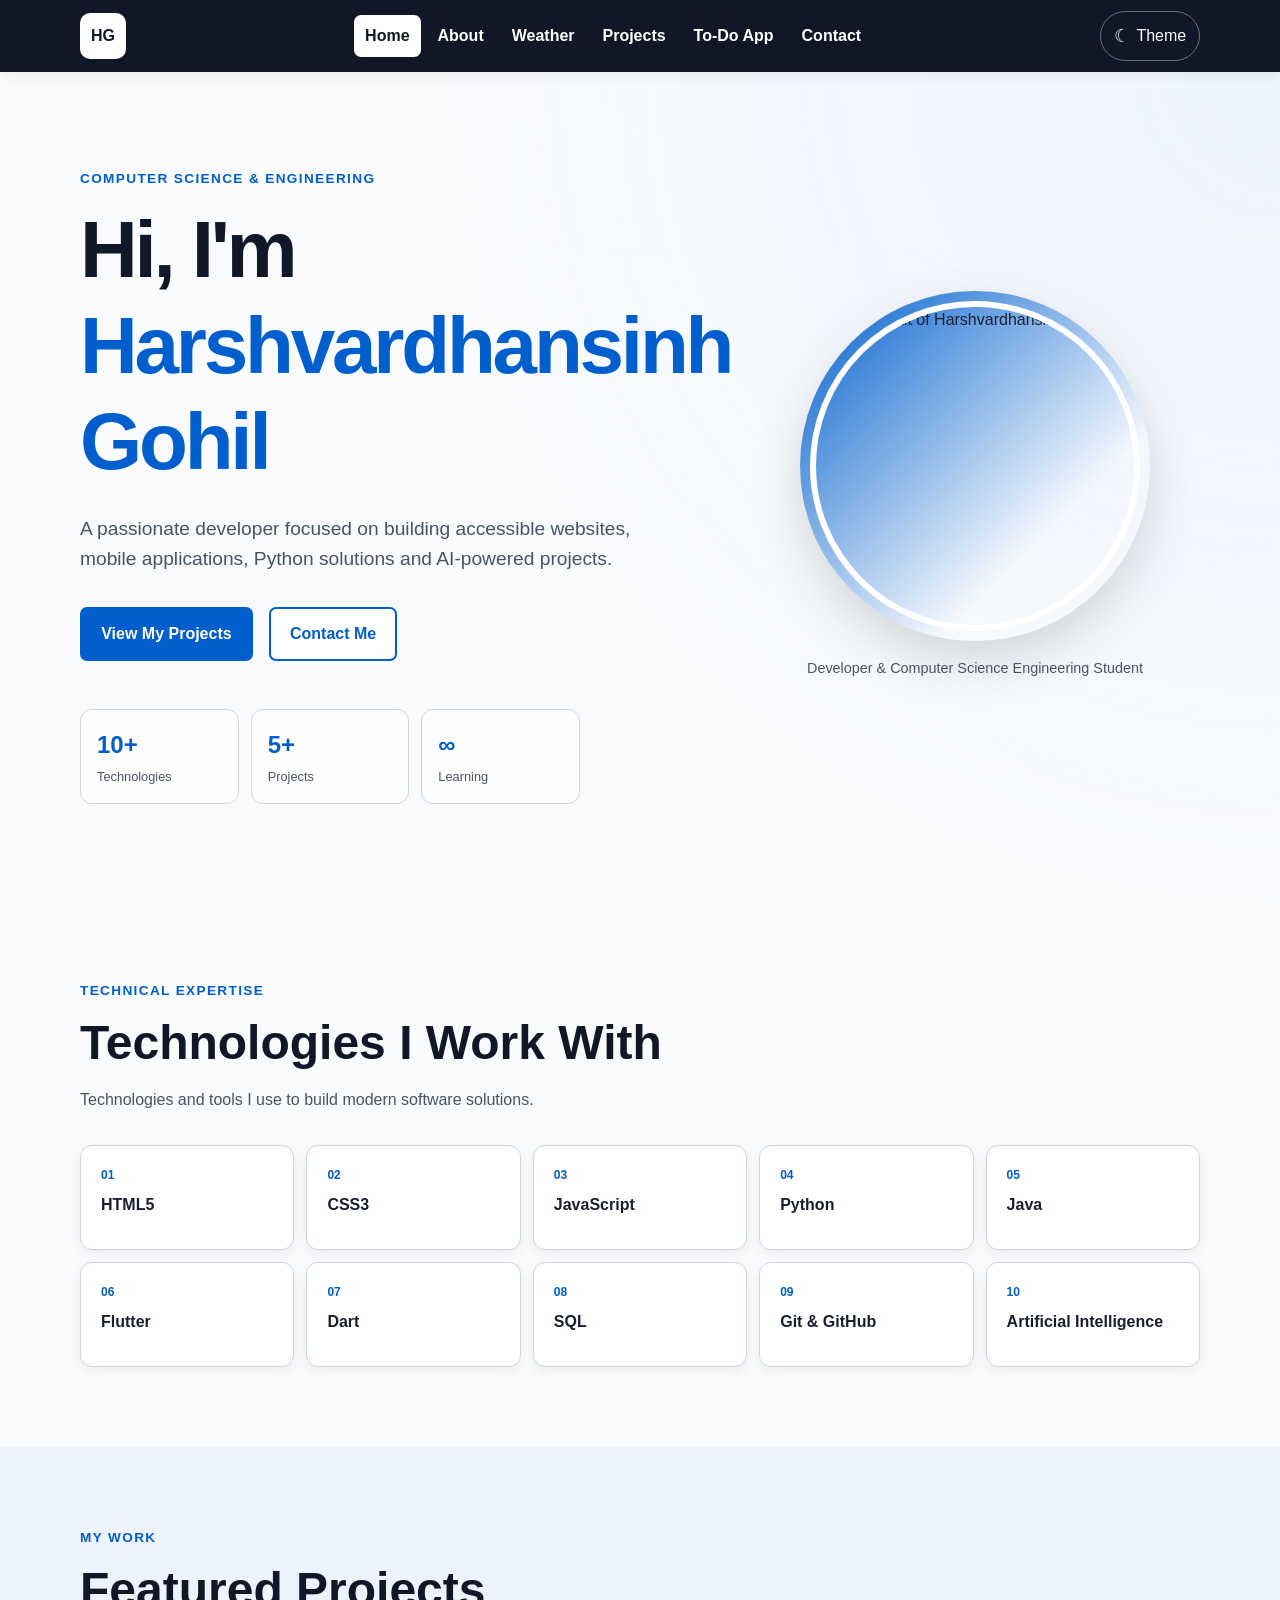
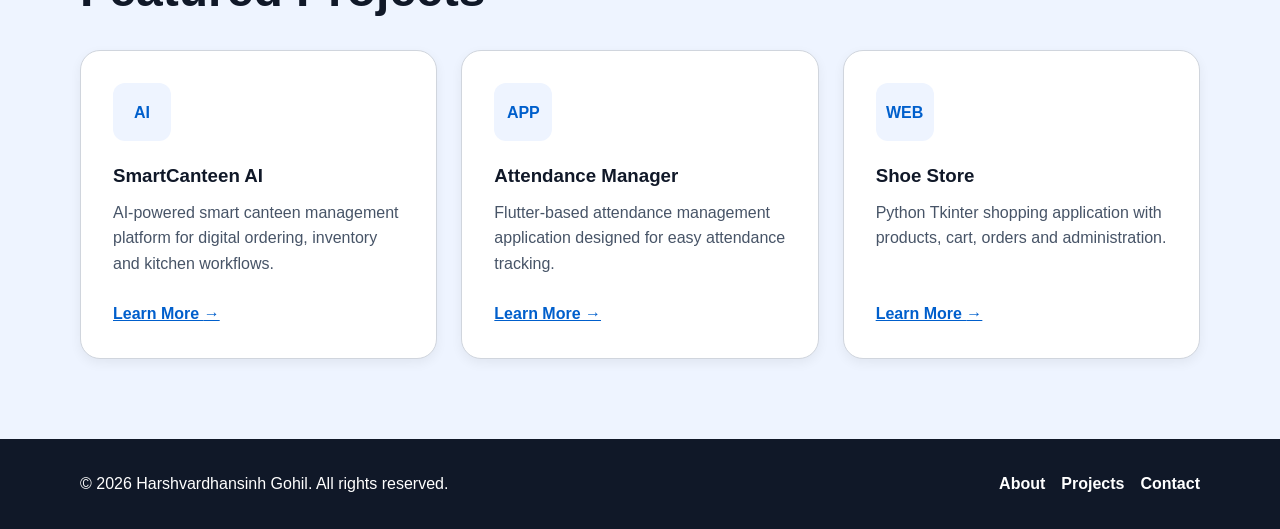
==== commit 3e73c5e1: "Add files via upload" ====
--- a/index.html
+++ b/index.html
@@ -106,6 +106,12 @@
                     </li>
 
                     <li>
+                        <a href="weather.html">
+                            Weather
+                        </a>
+                    </li>
+
+                    <li>
                         <a href="projects.html">
 
                             Projects
@@ -113,6 +119,14 @@
                         </a>
                     </li>
 
+                    <li>
+                        <a href="todo.html">
+
+                            To-Do App
+
+                        </a>
+
+                    </li>
                     <li>
                         <a href="contact.html">
 
--- a/style.css
+++ b/style.css
@@ -1760,4 +1760,968 @@
 
     }
 
+}
+
+
+
+
+
+
+
+/* =========================================================
+   TASK 3 - TODO APPLICATION
+========================================================= */
+
+
+/* Main application */
+
+.todo-app {
+
+    max-width: 850px;
+
+    margin-inline: auto;
+
+    padding: 1.5rem;
+
+    border:
+        1px solid
+        var(--color-border);
+
+    border-radius:
+        var(--radius-large);
+
+    background:
+        var(--color-surface);
+
+    box-shadow:
+        var(--shadow-medium);
+
+}
+
+
+/* Header */
+
+.todo-header {
+
+    display: flex;
+
+    align-items: center;
+
+    justify-content: space-between;
+
+    gap: 1rem;
+
+    margin-bottom: 2rem;
+
+}
+
+
+.todo-header h2 {
+
+    margin:
+        0.4rem
+        0
+        0;
+
+}
+
+
+.task-counter {
+
+    display: flex;
+
+    flex-direction: column;
+
+    align-items: center;
+
+    justify-content: center;
+
+    min-width: 70px;
+
+    min-height: 70px;
+
+    border-radius: 50%;
+
+    background:
+        var(--color-surface-alt);
+
+    color:
+        var(--color-primary);
+
+}
+
+
+.task-counter strong {
+
+    font-size: 1.5rem;
+
+}
+
+
+.task-counter span {
+
+    font-size: 0.7rem;
+
+}
+
+
+/* Add task form */
+
+.todo-form {
+
+    display: flex;
+
+    flex-direction: column;
+
+    gap: 0.75rem;
+
+    margin-bottom: 1.5rem;
+
+}
+
+
+.todo-form input {
+
+    width: 100%;
+
+    min-height: 48px;
+
+    padding:
+        0.75rem
+        1rem;
+
+    border:
+        2px solid
+        var(--color-border);
+
+    border-radius:
+        var(--radius-small);
+
+    background:
+        var(--color-surface);
+
+    color:
+        var(--color-text);
+
+}
+
+
+.todo-form input:focus {
+
+    border-color:
+        var(--color-primary);
+
+    outline:
+        3px solid
+        color-mix(
+            in srgb,
+            var(--color-primary) 25%,
+            transparent
+        );
+
+}
+
+
+/* Controls */
+
+.todo-controls {
+
+    display: flex;
+
+    flex-direction: column;
+
+    gap: 1rem;
+
+    margin-bottom: 1.5rem;
+
+}
+
+
+.todo-filters {
+
+    display: flex;
+
+    flex-wrap: wrap;
+
+    gap: 0.5rem;
+
+}
+
+
+.filter-button,
+.clear-button {
+
+    padding:
+        0.6rem
+        0.9rem;
+
+    border:
+        1px solid
+        var(--color-border);
+
+    border-radius:
+        var(--radius-small);
+
+    background:
+        var(--color-surface);
+
+    color:
+        var(--color-text);
+
+    font-weight: 700;
+
+}
+
+
+.filter-button:hover,
+.clear-button:hover {
+
+    border-color:
+        var(--color-primary);
+
+}
+
+
+.filter-button.active {
+
+    background:
+        var(--color-primary);
+
+    color:
+        #ffffff;
+
+    border-color:
+        var(--color-primary);
+
+}
+
+
+.clear-button {
+
+    align-self: flex-start;
+
+    color:
+        var(--color-primary);
+
+}
+
+
+/* Task list */
+
+.todo-list {
+
+    display: grid;
+
+    gap: 0.75rem;
+
+    margin: 0;
+
+    padding: 0;
+
+    list-style: none;
+
+}
+
+
+/* Individual task */
+
+.todo-item {
+
+    display: flex;
+
+    align-items: center;
+
+    justify-content: space-between;
+
+    gap: 1rem;
+
+    padding:
+        1rem;
+
+    border:
+        1px solid
+        var(--color-border);
+
+    border-radius:
+        var(--radius-medium);
+
+    background:
+        var(--color-background);
+
+}
+
+
+.todo-item-content {
+
+    display: flex;
+
+    align-items: center;
+
+    gap: 0.75rem;
+
+    min-width: 0;
+
+}
+
+
+.task-checkbox {
+
+    width: 20px;
+
+    height: 20px;
+
+    flex-shrink: 0;
+
+    accent-color:
+        var(--color-primary);
+
+}
+
+
+.task-text {
+
+    overflow-wrap:
+        anywhere;
+
+    color:
+        var(--color-heading);
+
+    font-weight: 600;
+
+}
+
+
+.todo-item.completed
+.task-text {
+
+    text-decoration:
+        line-through;
+
+    opacity:
+        0.55;
+
+}
+
+
+/* Task buttons */
+
+.todo-actions {
+
+    display: flex;
+
+    flex-wrap: wrap;
+
+    gap: 0.4rem;
+
+}
+
+
+.todo-actions button {
+
+    padding:
+        0.45rem
+        0.65rem;
+
+    border:
+        1px solid
+        var(--color-border);
+
+    border-radius:
+        var(--radius-small);
+
+    background:
+        var(--color-surface);
+
+    color:
+        var(--color-text);
+
+    font-size:
+        0.85rem;
+
+    font-weight:
+        700;
+
+}
+
+
+.todo-actions button:hover {
+
+    border-color:
+        var(--color-primary);
+
+    color:
+        var(--color-primary);
+
+}
+
+
+/* Empty state */
+
+.empty-state {
+
+    padding:
+        3rem
+        1rem;
+
+    text-align:
+        center;
+
+    color:
+        var(--color-muted);
+
+}
+
+
+.empty-state span {
+
+    display:
+        flex;
+
+    align-items:
+        center;
+
+    justify-content:
+        center;
+
+    width:
+        60px;
+
+    height:
+        60px;
+
+    margin:
+        0
+        auto
+        1rem;
+
+    border-radius:
+        50%;
+
+    background:
+        var(--color-surface-alt);
+
+    color:
+        var(--color-primary);
+
+    font-size:
+        1.5rem;
+
+    font-weight:
+        900;
+
+}
+
+
+.empty-state h3 {
+
+    margin:
+        0
+        0
+        0.5rem;
+
+}
+
+
+.empty-state p {
+
+    margin:
+        0
+        auto;
+
+}
+
+
+/* Tablet and desktop */
+
+@media (min-width: 600px) {
+
+    .todo-app {
+
+        padding:
+            2.5rem;
+
+    }
+
+
+    .todo-form {
+
+        display:
+            grid;
+
+        grid-template-columns:
+            1fr
+            auto;
+
+    }
+
+
+    .todo-form .button {
+
+        min-width:
+            120px;
+
+    }
+
+
+    .todo-controls {
+
+        flex-direction:
+            row;
+
+        align-items:
+            center;
+
+        justify-content:
+            space-between;
+
+    }
+
+
+    .clear-button {
+
+        align-self:
+            center;
+
+    }
+
+}
+
+
+/* Mobile task layout */
+
+@media (max-width: 599px) {
+
+    .todo-item {
+
+        align-items:
+            flex-start;
+
+        flex-direction:
+            column;
+
+    }
+
+
+    .todo-actions {
+
+        width:
+            100%;
+
+    }
+
+
+    .todo-actions button {
+
+        flex:
+            1;
+
+    }
+
+}
+
+
+
+
+
+
+
+
+/* =========================================================
+   TASK 4 - WEATHER DASHBOARD
+========================================================= */
+
+
+.weather-app {
+
+    max-width: 950px;
+
+    margin-inline: auto;
+
+    padding: 1.5rem;
+
+    border:
+        1px solid
+        var(--color-border);
+
+    border-radius:
+        var(--radius-large);
+
+    background:
+        var(--color-surface);
+
+    box-shadow:
+        var(--shadow-medium);
+
+}
+
+
+/* Search section */
+
+.weather-search {
+
+    margin-bottom: 2rem;
+
+}
+
+
+.weather-search h2 {
+
+    margin-top: 0;
+
+}
+
+
+.weather-search label {
+
+    display: block;
+
+    margin-bottom: 0.5rem;
+
+    font-weight: 700;
+
+}
+
+
+.weather-search-box {
+
+    display: flex;
+
+    flex-direction: column;
+
+    gap: 0.75rem;
+
+}
+
+
+.weather-search-box input {
+
+    width: 100%;
+
+    min-height: 50px;
+
+    padding:
+        0.75rem
+        1rem;
+
+    border:
+        2px solid
+        var(--color-border);
+
+    border-radius:
+        var(--radius-small);
+
+    background:
+        var(--color-background);
+
+    color:
+        var(--color-text);
+
+    font-size: 1rem;
+
+}
+
+
+.weather-search-box input:focus {
+
+    outline:
+        3px solid
+        color-mix(
+            in srgb,
+            var(--color-primary) 25%,
+            transparent
+        );
+
+    border-color:
+        var(--color-primary);
+
+}
+
+
+/* Status */
+
+.weather-status {
+
+    min-height: 1.5rem;
+
+    margin-top: 0.75rem;
+
+    color:
+        var(--color-muted);
+
+}
+
+
+/* Error */
+
+.weather-error {
+
+    padding: 1rem;
+
+    margin-bottom: 1.5rem;
+
+    border:
+        1px solid
+        #dc2626;
+
+    border-radius:
+        var(--radius-small);
+
+    background:
+        #fef2f2;
+
+    color:
+        #991b1b;
+
+    font-weight: 600;
+
+}
+
+
+/* Location */
+
+.weather-location {
+
+    margin-bottom: 1.5rem;
+
+}
+
+
+.weather-location h3 {
+
+    margin:
+        0.25rem
+        0;
+
+    font-size:
+        clamp(
+            1.6rem,
+            5vw,
+            2.4rem
+        );
+
+}
+
+
+.weather-location p {
+
+    margin:
+        0.25rem
+        0;
+
+}
+
+
+/* Main weather */
+
+.weather-main {
+
+    display: flex;
+
+    align-items: center;
+
+    gap: 1rem;
+
+    padding:
+        1.5rem;
+
+    margin-bottom: 1.5rem;
+
+    border-radius:
+        var(--radius-medium);
+
+    background:
+        var(--color-surface-alt);
+
+}
+
+
+.weather-icon {
+
+    font-size:
+        clamp(
+            3rem,
+            10vw,
+            5rem
+        );
+
+}
+
+
+.temperature {
+
+    margin: 0;
+
+    font-size:
+        clamp(
+            3rem,
+            10vw,
+            5rem
+        );
+
+    line-height: 1;
+
+    font-weight: 800;
+
+}
+
+
+.weather-description {
+
+    margin:
+        0.75rem
+        0
+        0;
+
+    font-size:
+        1.1rem;
+
+    color:
+        var(--color-muted);
+
+}
+
+
+/* Weather metrics */
+
+.weather-metrics {
+
+    display: grid;
+
+    grid-template-columns:
+        1fr;
+
+    gap: 1rem;
+
+}
+
+
+.weather-card {
+
+    padding:
+        1.25rem;
+
+    border:
+        1px solid
+        var(--color-border);
+
+    border-radius:
+        var(--radius-medium);
+
+    background:
+        var(--color-background);
+
+}
+
+
+.weather-card-icon {
+
+    display: block;
+
+    margin-bottom:
+        0.75rem;
+
+    font-size:
+        1.8rem;
+
+}
+
+
+.weather-card p {
+
+    margin:
+        0
+        0
+        0.4rem;
+
+    color:
+        var(--color-muted);
+
+}
+
+
+.weather-card strong {
+
+    font-size:
+        1.5rem;
+
+}
+
+
+/* Time */
+
+.weather-time {
+
+    margin:
+        1.5rem
+        0
+        0;
+
+    color:
+        var(--color-muted);
+
+    text-align:
+        center;
+
+}
+
+
+/* Tablet */
+
+@media (min-width: 600px) {
+
+    .weather-app {
+
+        padding:
+            2.5rem;
+
+    }
+
+
+    .weather-search-box {
+
+        display: grid;
+
+        grid-template-columns:
+            1fr
+            auto;
+
+    }
+
+
+    .weather-search-box
+    .button {
+
+        min-width:
+            120px;
+
+    }
+
+
+    .weather-metrics {
+
+        grid-template-columns:
+            repeat(
+                2,
+                1fr
+            );
+
+    }
+
+}
+
+
+/* Desktop */
+
+@media (min-width: 900px) {
+
+    .weather-metrics {
+
+        grid-template-columns:
+            repeat(
+                4,
+                1fr
+            );
+
+    }
+
 }
